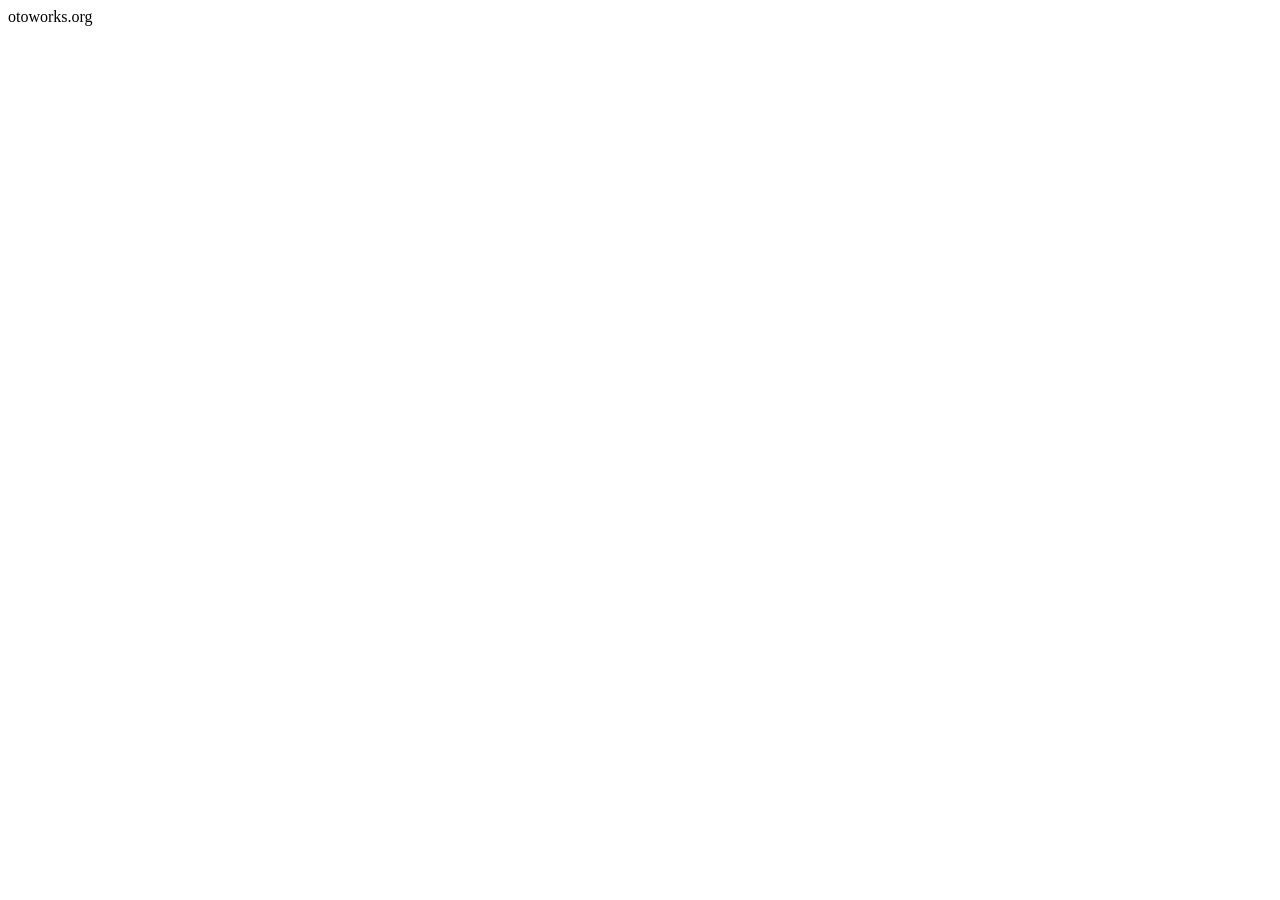
==== index.html @ d03c0d05 "cria a estrutura básica do site" ====
<!DOCTYPE html>
<html lang="pt-br">
<head>
  <meta charset="UTF-8">
  <meta name="viewport" content="width=device-width, initial-scale=1.0">
  <title>otoworks.org</title>
</head>
<body>
  <header>otoworks.org</header>
</body>
</html>
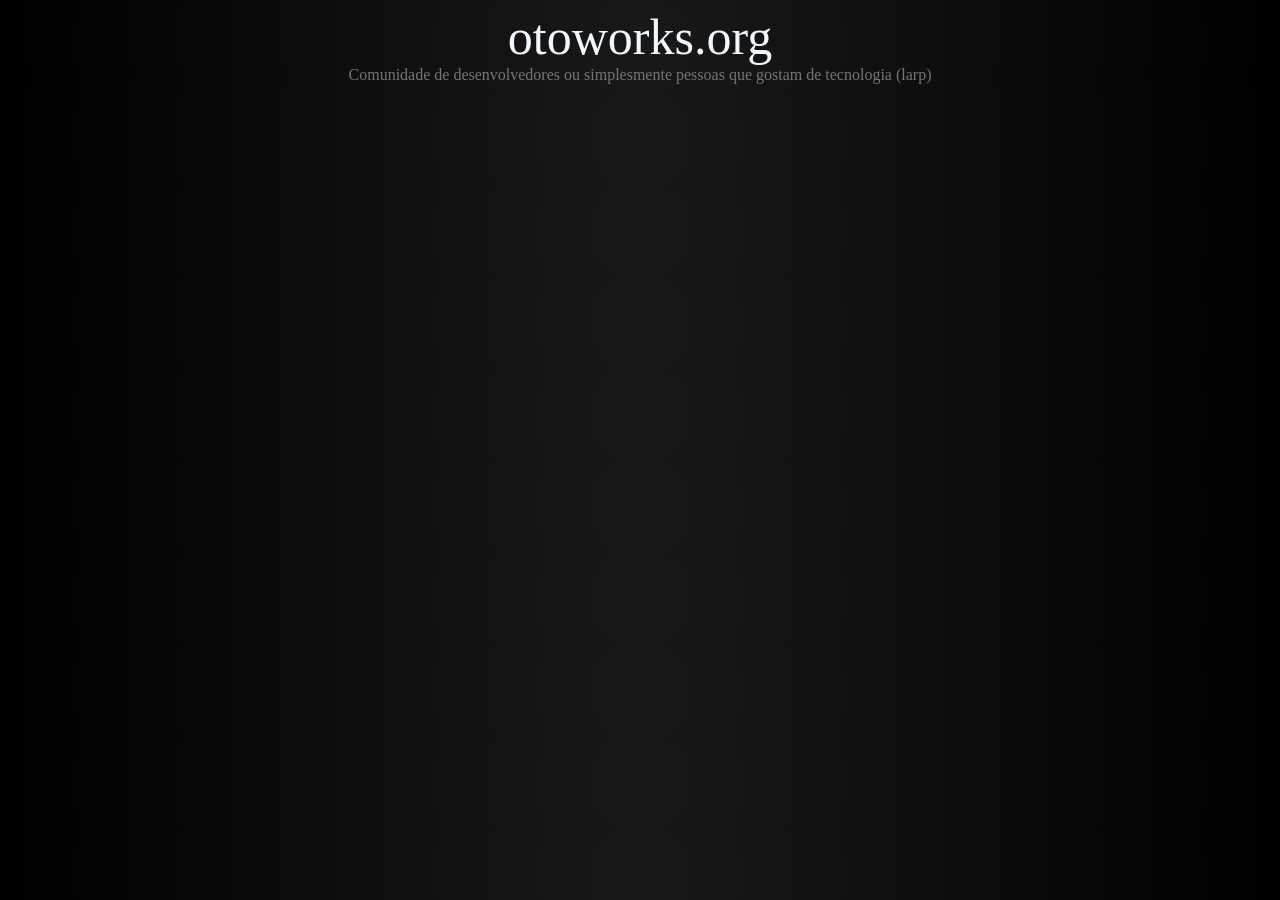
==== commit ed629277: "feat: reconstrução da base do .html e adição do .css" ====
--- a/index.html
+++ b/index.html
@@ -3,9 +3,15 @@
 <head>
   <meta charset="UTF-8">
   <meta name="viewport" content="width=device-width, initial-scale=1.0">
+  <link rel="stylesheet" href="css/startpage.css">
   <title>otoworks.org</title>
 </head>
 <body>
-  <header>otoworks.org</header>
+  <header>
+    otoworks.org
+  </header>
+  <div id="secondhead">
+    Comunidade de desenvolvedores ou simplesmente pessoas que gostam de tecnologia (larp)
+  </div>
 </body>
 </html>
--- a/css/startpage.css
+++ b/css/startpage.css
@@ -0,0 +1,15 @@
+#secondhead {
+    background-image: radial-gradient(circle, rgb(25, 25, 25), black);
+    color: rgb(117, 117, 117);
+    text-align: center;
+}
+
+body {
+    background-image: radial-gradient(circle, rgb(25, 25, 25), black);
+}
+
+header {
+    color: aliceblue;
+    text-align: center;
+    font-size: 50px;
+}
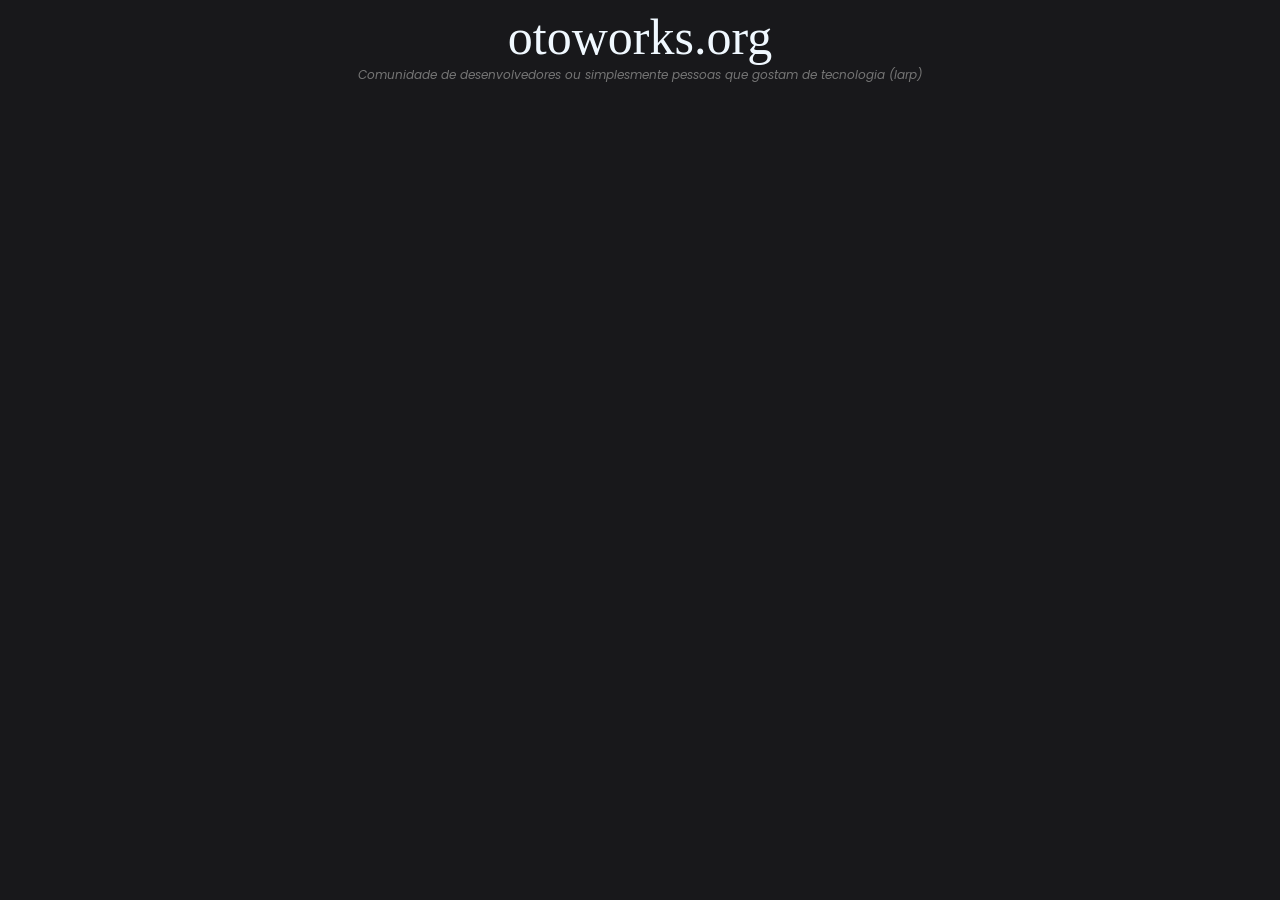
==== commit 38e1ed36: "feat: melhora do .css" ====
--- a/index.html
+++ b/index.html
@@ -5,12 +5,14 @@
   <meta name="viewport" content="width=device-width, initial-scale=1.0">
   <link rel="stylesheet" href="css/startpage.css">
   <title>otoworks.org</title>
+  <link href="https://fonts.googleapis.com/css2?family=Poppins:wght@400;700&display=swap" rel="stylesheet">
 </head>
 <body>
   <header>
     otoworks.org
   </header>
   <div id="secondhead">
+    
     Comunidade de desenvolvedores ou simplesmente pessoas que gostam de tecnologia (larp)
   </div>
 </body>
--- a/css/startpage.css
+++ b/css/startpage.css
@@ -1,15 +1,19 @@
 #secondhead {
-    background-image: radial-gradient(circle, rgb(25, 25, 25), black);
+    background-color: #18181B;
     color: rgb(117, 117, 117);
     text-align: center;
+    font-style: oblique;
+    font-size: 12px;
+    font-family: 'Poppins', sans-serif;
 }
 
 body {
-    background-image: radial-gradient(circle, rgb(25, 25, 25), black);
+    background-color: #18181B;
 }
 
 header {
     color: aliceblue;
     text-align: center;
     font-size: 50px;
+    background-color: #18181B;
 }
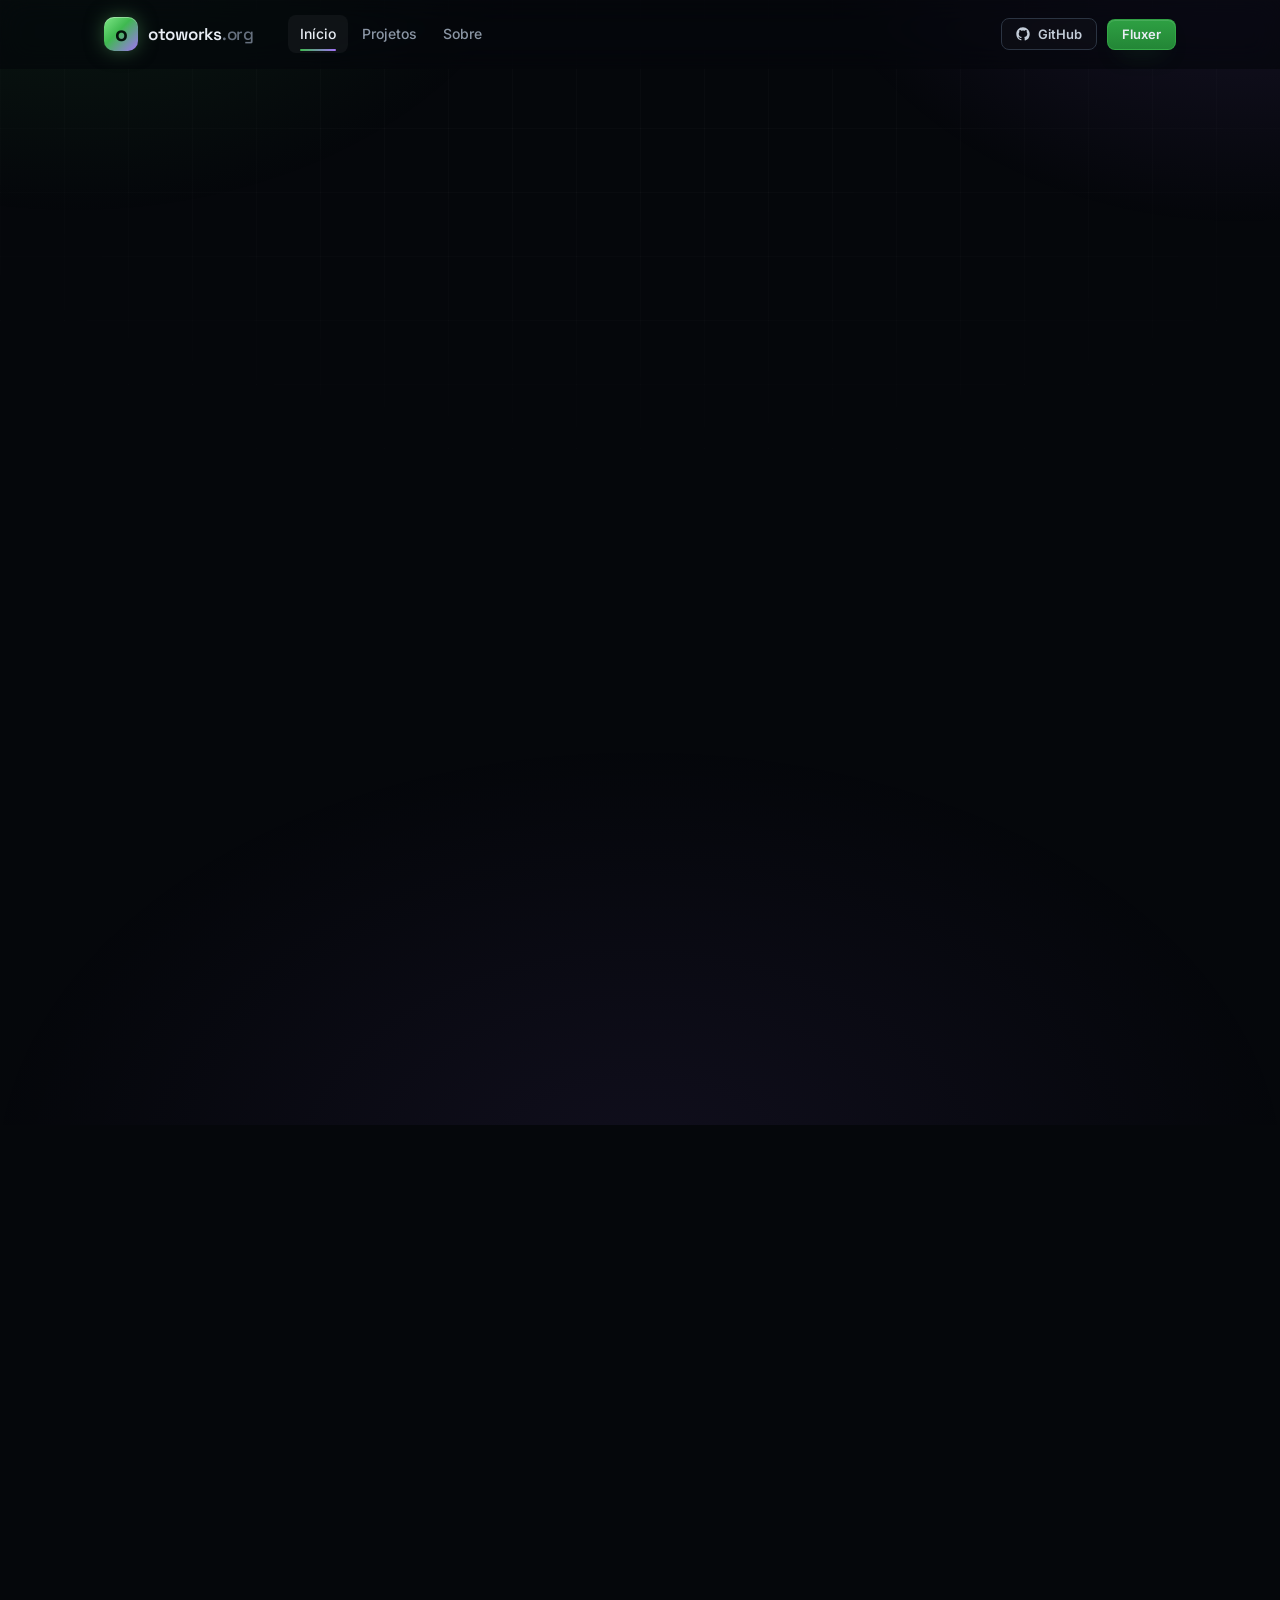
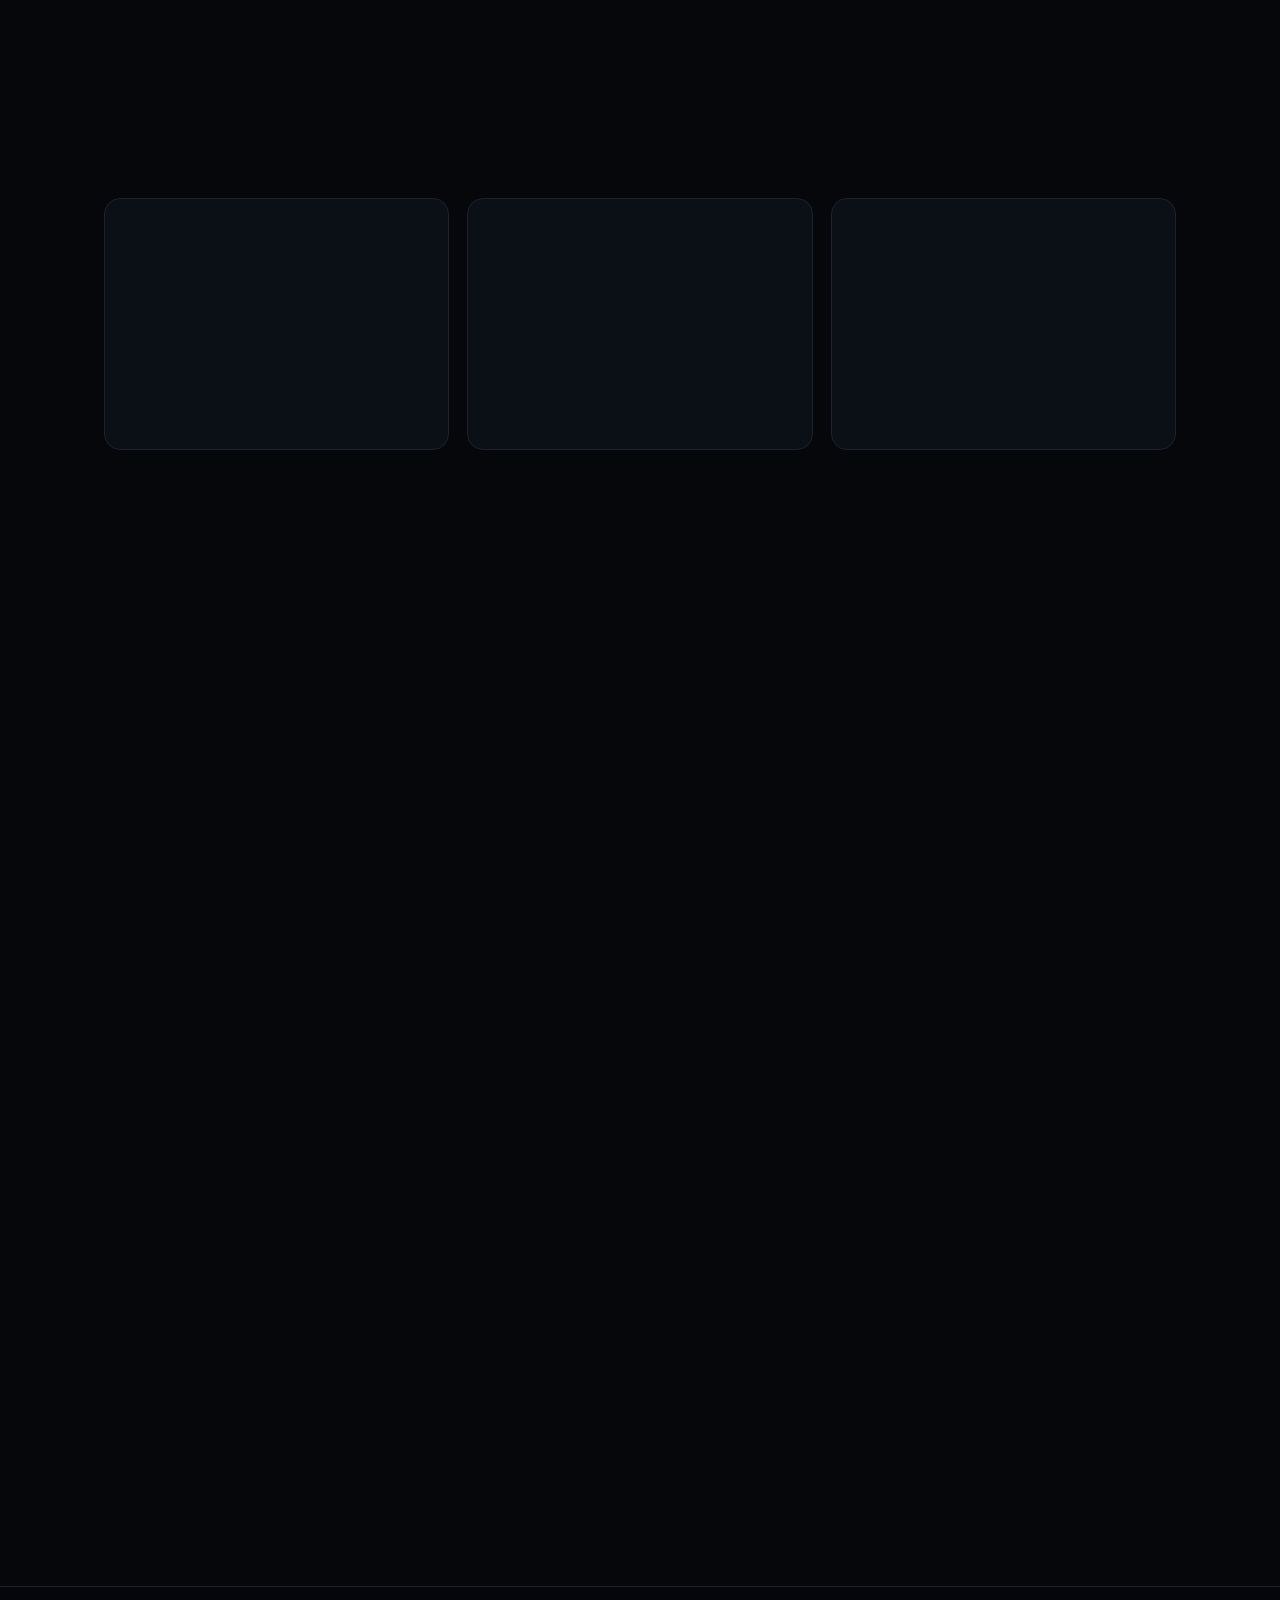
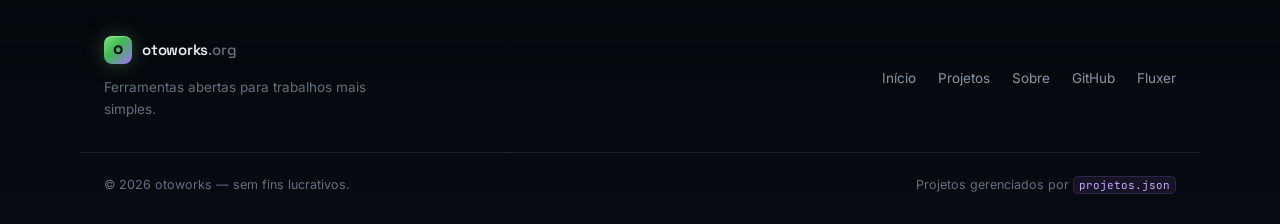
==== commit ab7c74a1: "feat: finalizando..." ====
--- a/index.html
+++ b/index.html
@@ -1,19 +1,284 @@
 <!DOCTYPE html>
-<html lang="pt-br">
+<html lang="pt-BR">
 <head>
   <meta charset="UTF-8">
   <meta name="viewport" content="width=device-width, initial-scale=1.0">
-  <link rel="stylesheet" href="css/startpage.css">
-  <title>otoworks.org</title>
-  <link href="https://fonts.googleapis.com/css2?family=Poppins:wght@400;700&display=swap" rel="stylesheet">
+  <title>otoworks — ferramentas que trabalham por você</title>
+  <meta name="description" content="otoworks é uma comunidade open source que cria programas para facilitar, automatizar e otimizar trabalhos. Sem fins lucrativos.">
+  <meta name="theme-color" content="#05070b">
+  <meta property="og:title" content="otoworks — ferramentas que trabalham por você">
+  <meta property="og:description" content="Comunidade open source que cria programas para facilitar, automatizar e otimizar trabalhos.">
+  <meta property="og:type" content="website">
+  <meta property="og:image" content="assets/otoworks2.png">
+  <link rel="icon" type="image/png" href="assets/favicon.png">
+  <link rel="preconnect" href="https://fonts.googleapis.com">
+  <link rel="preconnect" href="https://fonts.gstatic.com" crossorigin>
+  <link href="https://fonts.googleapis.com/css2?family=Inter:wght@400;500;600;700&family=Space+Grotesk:wght@500;600;700&family=JetBrains+Mono:wght@400;500&display=swap" rel="stylesheet">
+  <link rel="stylesheet" href="css/style.css">
+  <script>document.documentElement.classList.add('js');</script>
 </head>
 <body>
-  <header>
-    otoworks.org
+  <a class="skip-link" href="#conteudo">Pular para o conteúdo</a>
+
+  <header class="site-header" data-header>
+    <nav class="nav container" aria-label="Navegação principal">
+      <a class="brand" href="index.html" aria-label="otoworks — início">
+        <span class="brand__mark" aria-hidden="true">o</span>
+        <span class="brand__name">otoworks<span class="brand__dot">.org</span></span>
+      </a>
+
+      <button class="nav__toggle" type="button" aria-label="Abrir menu" aria-expanded="false" aria-controls="nav-menu" data-nav-toggle>
+        <span></span><span></span><span></span>
+      </button>
+
+      <div class="nav__menu" id="nav-menu" data-nav-menu>
+        <ul class="nav__links">
+          <li><a class="nav__link is-active" href="index.html">Início</a></li>
+          <li><a class="nav__link" href="projetos.html">Projetos</a></li>
+          <li><a class="nav__link" href="#sobre">Sobre</a></li>
+        </ul>
+        <div class="nav__actions">
+          <a class="btn btn--ghost btn--sm" href="https://github.com/otoworks" target="_blank" rel="noopener noreferrer">
+            <svg class="icon" viewBox="0 0 24 24" fill="currentColor" aria-hidden="true"><path d="M12 .5C5.73.5.5 5.73.5 12a11.5 11.5 0 0 0 7.86 10.92c.58.1.79-.25.79-.56v-2c-3.2.7-3.87-1.37-3.87-1.37-.53-1.34-1.29-1.7-1.29-1.7-1.05-.72.08-.7.08-.7 1.16.08 1.77 1.19 1.77 1.19 1.03 1.77 2.7 1.26 3.36.96.1-.75.4-1.26.73-1.55-2.55-.29-5.24-1.28-5.24-5.68 0-1.26.45-2.28 1.19-3.09-.12-.29-.52-1.46.11-3.05 0 0 .96-.31 3.15 1.18a10.9 10.9 0 0 1 5.74 0c2.19-1.49 3.15-1.18 3.15-1.18.63 1.59.23 2.76.11 3.05.74.81 1.19 1.83 1.19 3.09 0 4.41-2.69 5.38-5.25 5.67.41.36.78 1.06.78 2.14v3.17c0 .31.2.67.8.56A11.5 11.5 0 0 0 23.5 12C23.5 5.73 18.27.5 12 .5Z"/></svg>
+            GitHub
+          </a>
+          <a class="btn btn--primary btn--sm" href="https://fluxer.app/" target="_blank" rel="noopener noreferrer">Fluxer</a>
+        </div>
+      </div>
+    </nav>
   </header>
-  <div id="secondhead">
-    
-    Comunidade de desenvolvedores ou simplesmente pessoas que gostam de tecnologia (larp)
-  </div>
+
+  <main id="conteudo">
+    <!-- Hero -->
+    <section class="hero">
+      <div class="container hero__grid">
+        <div class="hero__copy">
+          <span class="eyebrow reveal"><span class="eyebrow__dot"></span>Comunidade open source</span>
+          <h1 class="hero__title reveal" style="--d:60ms">
+            Ferramentas simples para <span class="grad-text">trabalhos complexos.</span>
+          </h1>
+          <p class="hero__lead reveal" style="--d:120ms">
+            A otoworks cria programas para facilitar, automatizar e otimizar o seu dia a dia.
+            Código aberto, sem fins lucrativos e feito por pessoas que gostam de tecnologia.
+          </p>
+          <div class="hero__actions reveal" style="--d:180ms">
+            <a class="btn btn--primary" href="projetos.html">
+              Explorar projetos
+              <svg class="icon" viewBox="0 0 24 24" fill="none" stroke="currentColor" stroke-width="2" stroke-linecap="round" stroke-linejoin="round" aria-hidden="true"><path d="M5 12h14"/><path d="m13 6 6 6-6 6"/></svg>
+            </a>
+            <a class="btn btn--ghost" href="https://fluxer.app/" target="_blank" rel="noopener noreferrer">
+              Entrar no Fluxer
+              <svg class="icon" viewBox="0 0 24 24" fill="none" stroke="currentColor" stroke-width="2" stroke-linecap="round" stroke-linejoin="round" aria-hidden="true"><path d="M7 17 17 7"/><path d="M8 7h9v9"/></svg>
+            </a>
+          </div>
+          <div class="hero__meta reveal" style="--d:240ms">
+            <span>
+              <svg class="icon icon--green" viewBox="0 0 24 24" fill="none" stroke="currentColor" stroke-width="2.4" stroke-linecap="round" stroke-linejoin="round" aria-hidden="true"><path d="m20 6-11 11-5-5"/></svg>
+              100% open source
+            </span>
+            <span>
+              <svg class="icon icon--purple" viewBox="0 0 24 24" fill="none" stroke="currentColor" stroke-width="2" stroke-linecap="round" stroke-linejoin="round" aria-hidden="true"><path d="M12 2v20"/><path d="M2 12h20"/></svg>
+              Sem fins lucrativos
+            </span>
+          </div>
+        </div>
+
+        <div class="hero__visual reveal" style="--d:120ms">
+          <div class="glow glow--green" aria-hidden="true"></div>
+          <div class="glow glow--purple" aria-hidden="true"></div>
+
+          <div class="code-card">
+            <div class="code-card__bar">
+              <span class="dot dot--red" aria-hidden="true"></span>
+              <span class="dot dot--yellow" aria-hidden="true"></span>
+              <span class="dot dot--green" aria-hidden="true"></span>
+              <span class="code-card__title">otoworks — terminal</span>
+            </div>
+            <pre class="code-card__body"><code><span class="c-comment"># inicie um projeto com a gente</span>
+<span class="c-prompt">$</span> otoworks <span class="c-flag">--init</span>
+<span class="c-ok">✓</span> automações prontas
+<span class="c-ok">✓</span> comunidade conectada
+<span class="c-ok">✓</span> código aberto
+<span class="c-prompt">$</span> <span class="c-cursor" aria-hidden="true">▍</span></code></pre>
+          </div>
+
+          <span class="float-chip float-chip--green" aria-hidden="true">● open source</span>
+          <span class="float-chip float-chip--purple" aria-hidden="true">&lt;/&gt; automação</span>
+          <span class="float-chip float-chip--mono" aria-hidden="true">MIT</span>
+        </div>
+      </div>
+    </section>
+
+    <!-- Stats -->
+    <section class="stats-wrap">
+      <div class="container">
+        <div class="stats reveal">
+          <div class="stat">
+            <span class="stat__num"><span data-project-count>—</span></span>
+            <span class="stat__label">projetos publicados</span>
+          </div>
+          <div class="stat">
+            <span class="stat__num"><span data-count="100">0</span><span class="stat__suffix">%</span></span>
+            <span class="stat__label">open source</span>
+          </div>
+          <div class="stat">
+            <span class="stat__num">0<span class="stat__suffix">R$</span></span>
+            <span class="stat__label">fins lucrativos</span>
+          </div>
+          <div class="stat">
+            <span class="stat__num">∞</span>
+            <span class="stat__label">curiosidade</span>
+          </div>
+        </div>
+      </div>
+    </section>
+
+    <!-- O que fazemos -->
+    <section class="section" id="fazemos">
+      <div class="container">
+        <div class="section__head reveal">
+          <span class="eyebrow"><span class="eyebrow__dot eyebrow__dot--purple"></span>O que fazemos</span>
+          <h2 class="section__title">Tecnologia útil, sem complicação.</h2>
+          <p class="section__lead">Três coisas nos movem: resolver problemas reais, compartilhar o código e aprender juntos.</p>
+        </div>
+
+        <div class="feature-grid">
+          <article class="feature-card reveal">
+            <span class="feature-card__icon feature-card__icon--green" aria-hidden="true">
+              <svg viewBox="0 0 24 24" fill="none" stroke="currentColor" stroke-width="1.8" stroke-linecap="round" stroke-linejoin="round"><path d="M13 2 4.5 13.5H11l-1 8.5L19.5 10H13l0-8Z"/></svg>
+            </span>
+            <h3>Automação</h3>
+            <p>Scripts e ferramentas que tiram tarefas repetitivas do seu caminho, para você focar no que importa.</p>
+          </article>
+
+          <article class="feature-card reveal" style="--d:80ms">
+            <span class="feature-card__icon feature-card__icon--purple" aria-hidden="true">
+              <svg viewBox="0 0 24 24" fill="none" stroke="currentColor" stroke-width="1.8" stroke-linecap="round" stroke-linejoin="round"><path d="m8 6-6 6 6 6"/><path d="m16 6 6 6-6 6"/></svg>
+            </span>
+            <h3>Open source</h3>
+            <p>Tudo publicado aberto. Leia, use, modifique e contribua — o conhecimento é de todo mundo.</p>
+          </article>
+
+          <article class="feature-card reveal" style="--d:160ms">
+            <span class="feature-card__icon feature-card__icon--gradient" aria-hidden="true">
+              <svg viewBox="0 0 24 24" fill="none" stroke="currentColor" stroke-width="1.8" stroke-linecap="round" stroke-linejoin="round"><path d="M16 21v-2a4 4 0 0 0-4-4H6a4 4 0 0 0-4 4v2"/><circle cx="9" cy="7" r="4"/><path d="M22 21v-2a4 4 0 0 0-3-3.87"/><path d="M16 3.13a4 4 0 0 1 0 7.75"/></svg>
+            </span>
+            <h3>Comunidade</h3>
+            <p>Um espaço aberto no Fluxer para trocar ideias, tirar dúvidas e construir projetos juntos.</p>
+          </article>
+        </div>
+      </div>
+    </section>
+
+    <!-- Projetos em destaque -->
+    <section class="section section--projects" id="projetos">
+      <div class="container">
+        <div class="section__head section__head--row reveal">
+          <div>
+            <span class="eyebrow"><span class="eyebrow__dot"></span>Em destaque</span>
+            <h2 class="section__title">Projetos recentes</h2>
+          </div>
+          <a class="link-arrow" href="projetos.html">
+            Ver todos
+            <svg class="icon" viewBox="0 0 24 24" fill="none" stroke="currentColor" stroke-width="2" stroke-linecap="round" stroke-linejoin="round" aria-hidden="true"><path d="M5 12h14"/><path d="m13 6 6 6-6 6"/></svg>
+          </a>
+        </div>
+
+        <div class="projects-grid" data-featured-grid aria-live="polite">
+          <div class="skeleton-card" aria-hidden="true"></div>
+          <div class="skeleton-card" aria-hidden="true"></div>
+          <div class="skeleton-card" aria-hidden="true"></div>
+        </div>
+        <noscript>
+          <p class="muted-note">Ative o JavaScript para ver os projetos em destaque ou acesse <a href="projetos.html">a página de projetos</a>.</p>
+        </noscript>
+        <p class="muted-note" data-featured-fallback hidden>
+          Não foi possível carregar <code>projetos.json</code> agora.
+          <a href="projetos.html">Abra a página de projetos</a>.
+        </p>
+      </div>
+    </section>
+
+    <!-- Sobre -->
+    <section class="section" id="sobre">
+      <div class="container about">
+        <div class="about__copy reveal">
+          <span class="eyebrow"><span class="eyebrow__dot eyebrow__dot--purple"></span>Sobre nós</span>
+          <h2 class="section__title">Um time que gosta de resolver problemas.</h2>
+          <p>
+            A otoworks é uma equipe de desenvolvedores que cria programas para facilitar,
+            automatizar ou otimizar trabalhos — sempre sem fins lucrativos.
+          </p>
+          <p>
+            Somos uma comunidade de desenvolvedores ou, simplesmente, de pessoas que gostam
+            de tecnologia. Se você tem uma ideia ou quer contribuir, o Fluxer é o melhor lugar para começar.
+          </p>
+          <ul class="check-list">
+            <li>
+              <svg class="icon icon--green" viewBox="0 0 24 24" fill="none" stroke="currentColor" stroke-width="2.4" stroke-linecap="round" stroke-linejoin="round" aria-hidden="true"><path d="m20 6-11 11-5-5"/></svg>
+              Projetos abertos e gratuitos
+            </li>
+            <li>
+              <svg class="icon icon--purple" viewBox="0 0 24 24" fill="none" stroke="currentColor" stroke-width="2.4" stroke-linecap="round" stroke-linejoin="round" aria-hidden="true"><path d="m20 6-11 11-5-5"/></svg>
+              Feitos para pessoas reais
+            </li>
+            <li>
+              <svg class="icon icon--green" viewBox="0 0 24 24" fill="none" stroke="currentColor" stroke-width="2.4" stroke-linecap="round" stroke-linejoin="round" aria-hidden="true"><path d="m20 6-11 11-5-5"/></svg>
+              Aprendizado em comunidade
+            </li>
+          </ul>
+        </div>
+
+        <div class="about__visual reveal" style="--d:100ms">
+          <div class="logo-frame">
+            <img src="assets/otoworks.png" alt="Identidade visual da otoworks" loading="lazy">
+            <span class="logo-frame__glow" aria-hidden="true"></span>
+          </div>
+        </div>
+      </div>
+    </section>
+
+    <!-- CTA -->
+    <section class="section">
+      <div class="container">
+        <div class="cta reveal">
+          <div class="cta__copy">
+            <h2>Tem uma ideia? A gente constrói junto.</h2>
+            <p>Entre na comunidade, compartilhe um projeto ou só venha conversar sobre tecnologia.</p>
+          </div>
+          <div class="cta__actions">
+            <a class="btn btn--primary" href="https://fluxer.app/" target="_blank" rel="noopener noreferrer">Participar do Fluxer</a>
+            <a class="btn btn--ghost" href="projetos.html">Ver projetos</a>
+          </div>
+        </div>
+      </div>
+    </section>
+  </main>
+
+  <footer class="site-footer">
+    <div class="container footer__inner">
+      <div class="footer__brand">
+        <a class="brand brand--sm" href="index.html">
+          <span class="brand__mark" aria-hidden="true">o</span>
+          <span class="brand__name">otoworks<span class="brand__dot">.org</span></span>
+        </a>
+        <p>Ferramentas abertas para trabalhos mais simples.</p>
+      </div>
+      <nav class="footer__links" aria-label="Links do rodapé">
+        <a href="index.html">Início</a>
+        <a href="projetos.html">Projetos</a>
+        <a href="index.html#sobre">Sobre</a>
+        <a href="https://github.com/otoworks" target="_blank" rel="noopener noreferrer">GitHub</a>
+        <a href="https://fluxer.app/" target="_blank" rel="noopener noreferrer">Fluxer</a>
+      </nav>
+    </div>
+    <div class="container footer__bottom">
+      <span>© <span data-year>2026</span> otoworks — sem fins lucrativos.</span>
+      <span class="footer__hint">Projetos gerenciados por <code>projetos.json</code></span>
+    </div>
+  </footer>
+
+  <script src="js/cards.js" defer></script>
+  <script src="js/main.js" defer></script>
 </body>
-</html>+</html>
--- a/css/style.css
+++ b/css/style.css
@@ -0,0 +1,1591 @@
+/* ==========================================================================
+   otoworks — design system
+   Paleta: preto, verde e roxo · inspiração na elegância do GitHub
+   ========================================================================== */
+
+:root {
+  --bg: #05070b;
+  --surface: #0b0f16;
+  --surface-2: #11161f;
+  --surface-3: #161c27;
+  --border: #1c232e;
+  --border-strong: #2b3442;
+
+  --text: #e8edf4;
+  --text-soft: #c3ccd8;
+  --muted: #8b96a5;
+  --muted-2: #66707e;
+
+  --green: #3fb950;
+  --green-bright: #7ee787;
+  --green-dark: #238636;
+  --purple: #a371f7;
+  --purple-bright: #c9a7ff;
+  --purple-dark: #8957e5;
+
+  --radius-sm: 8px;
+  --radius: 14px;
+  --radius-lg: 20px;
+
+  --font-body: 'Inter', system-ui, -apple-system, 'Segoe UI', sans-serif;
+  --font-display: 'Space Grotesk', 'Inter', system-ui, sans-serif;
+  --font-mono: 'JetBrains Mono', ui-monospace, 'SFMono-Regular', monospace;
+
+  --container: 1120px;
+  --header-h: 68px;
+  --ease: cubic-bezier(.2, .7, .3, 1);
+}
+
+*,
+*::before,
+*::after {
+  box-sizing: border-box;
+}
+
+html {
+  scroll-behavior: smooth;
+  scroll-padding-top: calc(var(--header-h) + 24px);
+}
+
+body {
+  margin: 0;
+  min-height: 100vh;
+  background: var(--bg);
+  color: var(--text);
+  font-family: var(--font-body);
+  font-size: 16px;
+  line-height: 1.65;
+  overflow-x: hidden;
+  -webkit-font-smoothing: antialiased;
+  text-rendering: optimizeLegibility;
+}
+
+/* aurora de fundo */
+body::before {
+  content: '';
+  position: fixed;
+  inset: -25% -15%;
+  z-index: 0;
+  pointer-events: none;
+  background:
+    radial-gradient(42% 38% at 16% 6%, rgba(63, 185, 80, .14), transparent 70%),
+    radial-gradient(40% 42% at 86% 4%, rgba(163, 113, 247, .16), transparent 70%),
+    radial-gradient(55% 45% at 50% 104%, rgba(163, 113, 247, .08), transparent 72%);
+  animation: aurora 24s ease-in-out infinite alternate;
+}
+
+/* grade sutil */
+body::after {
+  content: '';
+  position: fixed;
+  inset: 0;
+  z-index: 0;
+  pointer-events: none;
+  background-image:
+    linear-gradient(rgba(255, 255, 255, .028) 1px, transparent 1px),
+    linear-gradient(90deg, rgba(255, 255, 255, .028) 1px, transparent 1px);
+  background-size: 64px 64px;
+  -webkit-mask-image: radial-gradient(ellipse 85% 62% at 50% 0%, #000 35%, transparent 100%);
+  mask-image: radial-gradient(ellipse 85% 62% at 50% 0%, #000 35%, transparent 100%);
+  opacity: .8;
+}
+
+img {
+  max-width: 100%;
+}
+
+a {
+  color: inherit;
+}
+
+::selection {
+  background: rgba(163, 113, 247, .35);
+  color: #fff;
+}
+
+:focus-visible {
+  outline: 2px solid var(--green);
+  outline-offset: 3px;
+  border-radius: 6px;
+}
+
+::-webkit-scrollbar {
+  width: 12px;
+  height: 12px;
+}
+
+::-webkit-scrollbar-track {
+  background: var(--bg);
+}
+
+::-webkit-scrollbar-thumb {
+  background: #232c39;
+  border: 3px solid var(--bg);
+  border-radius: 8px;
+}
+
+::-webkit-scrollbar-thumb:hover {
+  background: #33404f;
+}
+
+/* camadas acima do fundo */
+.site-header,
+main,
+.site-footer {
+  position: relative;
+  z-index: 1;
+}
+
+.site-header {
+  position: sticky;
+  top: 0;
+  z-index: 50;
+  background: rgba(5, 7, 11, .68);
+  border-bottom: 1px solid transparent;
+  -webkit-backdrop-filter: blur(14px) saturate(140%);
+  backdrop-filter: blur(14px) saturate(140%);
+  transition: background .3s ease, border-color .3s ease, box-shadow .3s ease;
+}
+
+.site-header.is-scrolled {
+  background: rgba(5, 7, 11, .9);
+  border-bottom-color: var(--border);
+  box-shadow: 0 12px 40px -28px #000;
+}
+
+.container {
+  width: 100%;
+  max-width: var(--container);
+  margin-inline: auto;
+  padding-inline: 24px;
+}
+
+/* --------------------------------------------------------------------------
+   Navegação
+   -------------------------------------------------------------------------- */
+
+.nav {
+  position: relative;
+  display: flex;
+  align-items: center;
+  gap: 28px;
+  height: var(--header-h);
+}
+
+.brand {
+  display: inline-flex;
+  align-items: center;
+  gap: 10px;
+  text-decoration: none;
+  color: var(--text);
+  flex: none;
+}
+
+.brand__mark {
+  display: grid;
+  place-items: center;
+  width: 34px;
+  height: 34px;
+  border-radius: 10px;
+  background: linear-gradient(135deg, var(--green-bright), var(--green) 42%, var(--purple) 100%);
+  color: #04120a;
+  font-family: var(--font-display);
+  font-size: 21px;
+  font-weight: 700;
+  line-height: 1;
+  padding-bottom: 2px;
+  box-shadow: 0 0 22px -4px rgba(126, 231, 135, .55), inset 0 1px 0 rgba(255, 255, 255, .35);
+  transition: transform .4s var(--ease), box-shadow .4s var(--ease);
+}
+
+.brand:hover .brand__mark {
+  transform: rotate(-8deg) scale(1.05);
+  box-shadow: 0 0 30px -2px rgba(163, 113, 247, .6), inset 0 1px 0 rgba(255, 255, 255, .4);
+}
+
+.brand__name {
+  font-family: var(--font-display);
+  font-size: 17px;
+  font-weight: 600;
+  letter-spacing: -.015em;
+}
+
+.brand__dot {
+  color: var(--muted-2);
+  font-weight: 500;
+}
+
+.brand--sm .brand__mark {
+  width: 28px;
+  height: 28px;
+  border-radius: 8px;
+  font-size: 17px;
+}
+
+.brand--sm .brand__name {
+  font-size: 15px;
+}
+
+.nav__menu {
+  display: flex;
+  align-items: center;
+  flex: 1;
+  gap: 20px;
+}
+
+.nav__links {
+  display: flex;
+  align-items: center;
+  gap: 2px;
+  margin: 0 0 0 6px;
+  padding: 0;
+  list-style: none;
+}
+
+.nav__link {
+  position: relative;
+  display: inline-block;
+  padding: 7px 12px;
+  border-radius: 8px;
+  color: var(--muted);
+  font-size: 14px;
+  font-weight: 500;
+  text-decoration: none;
+  transition: color .2s ease, background .2s ease;
+}
+
+.nav__link:hover {
+  color: var(--text);
+  background: rgba(255, 255, 255, .04);
+}
+
+.nav__link.is-active {
+  color: var(--text);
+  background: rgba(255, 255, 255, .045);
+}
+
+.nav__link.is-active::after {
+  content: '';
+  position: absolute;
+  left: 12px;
+  right: 12px;
+  bottom: 2px;
+  height: 2px;
+  border-radius: 2px;
+  background: linear-gradient(90deg, var(--green), var(--purple));
+}
+
+.nav__actions {
+  display: flex;
+  align-items: center;
+  gap: 10px;
+  margin-left: auto;
+}
+
+.nav__toggle {
+  display: none;
+  flex-direction: column;
+  justify-content: center;
+  gap: 5px;
+  width: 40px;
+  height: 40px;
+  margin-left: auto;
+  padding: 0 10px;
+  border: 1px solid var(--border-strong);
+  border-radius: 9px;
+  background: rgba(255, 255, 255, .02);
+  cursor: pointer;
+}
+
+.nav__toggle span {
+  display: block;
+  height: 2px;
+  width: 100%;
+  border-radius: 2px;
+  background: var(--text-soft);
+  transition: transform .3s var(--ease), opacity .2s ease;
+}
+
+.nav__toggle.is-active span:nth-child(1) {
+  transform: translateY(7px) rotate(45deg);
+}
+
+.nav__toggle.is-active span:nth-child(2) {
+  opacity: 0;
+}
+
+.nav__toggle.is-active span:nth-child(3) {
+  transform: translateY(-7px) rotate(-45deg);
+}
+
+/* --------------------------------------------------------------------------
+   Botões e links
+   -------------------------------------------------------------------------- */
+
+.btn {
+  position: relative;
+  display: inline-flex;
+  align-items: center;
+  justify-content: center;
+  gap: 8px;
+  padding: 11px 20px;
+  border: 1px solid transparent;
+  border-radius: 10px;
+  color: var(--text);
+  font-family: var(--font-body);
+  font-size: 14px;
+  font-weight: 600;
+  line-height: 1;
+  text-decoration: none;
+  white-space: nowrap;
+  cursor: pointer;
+  overflow: hidden;
+  transition: transform .25s var(--ease), background .25s ease,
+    border-color .25s ease, box-shadow .3s ease, color .25s ease;
+}
+
+.btn .icon {
+  width: 16px;
+  height: 16px;
+}
+
+.btn--primary {
+  background: linear-gradient(180deg, #2ea043, var(--green-dark));
+  border-color: rgba(63, 185, 80, .5);
+  box-shadow: inset 0 1px 0 rgba(255, 255, 255, .12), 0 10px 26px -14px rgba(46, 160, 67, .95);
+}
+
+.btn--primary::before {
+  content: '';
+  position: absolute;
+  top: 0;
+  left: -70%;
+  width: 45%;
+  height: 100%;
+  background: linear-gradient(90deg, transparent, rgba(255, 255, 255, .28), transparent);
+  transform: skewX(-20deg);
+  transition: left .65s var(--ease);
+}
+
+.btn--primary:hover {
+  background: linear-gradient(180deg, #3fb950, #2ea043);
+  transform: translateY(-1px);
+  box-shadow: inset 0 1px 0 rgba(255, 255, 255, .15), 0 0 28px -6px rgba(63, 185, 80, .6);
+}
+
+.btn--primary:hover::before {
+  left: 125%;
+}
+
+.btn--primary:active {
+  transform: translateY(0);
+}
+
+.btn--ghost {
+  background: rgba(255, 255, 255, .02);
+  border-color: var(--border-strong);
+  color: var(--text-soft);
+}
+
+.btn--ghost:hover {
+  color: #fff;
+  border-color: rgba(163, 113, 247, .55);
+  background: rgba(163, 113, 247, .09);
+  transform: translateY(-1px);
+  box-shadow: 0 0 26px -12px rgba(163, 113, 247, .8);
+}
+
+.btn--sm {
+  padding: 8px 14px;
+  font-size: 13px;
+  border-radius: 8px;
+}
+
+.btn--sm .icon {
+  width: 14px;
+  height: 14px;
+}
+
+.link-arrow {
+  display: inline-flex;
+  align-items: center;
+  gap: 6px;
+  color: var(--green-bright);
+  font-size: 14px;
+  font-weight: 600;
+  text-decoration: none;
+  white-space: nowrap;
+  transition: color .2s ease;
+}
+
+.link-arrow .icon {
+  width: 16px;
+  height: 16px;
+  transition: transform .3s var(--ease);
+}
+
+.link-arrow:hover {
+  color: var(--purple-bright);
+}
+
+.link-arrow:hover .icon {
+  transform: translateX(3px);
+}
+
+.icon {
+  width: 16px;
+  height: 16px;
+  flex: none;
+}
+
+.icon--green {
+  color: var(--green);
+}
+
+.icon--purple {
+  color: var(--purple);
+}
+
+code {
+  padding: 1px 5px;
+  border: 1px solid rgba(163, 113, 247, .18);
+  border-radius: 5px;
+  background: rgba(163, 113, 247, .09);
+  color: var(--purple-bright);
+  font-family: var(--font-mono);
+  font-size: .88em;
+}
+
+.skip-link {
+  position: fixed;
+  top: -100px;
+  left: 16px;
+  z-index: 100;
+  padding: 10px 16px;
+  border-radius: 8px;
+  background: var(--green);
+  color: #04120a;
+  font-weight: 700;
+  text-decoration: none;
+  transition: top .2s ease;
+}
+
+.skip-link:focus {
+  top: 12px;
+}
+
+/* --------------------------------------------------------------------------
+   Eyebrow / títulos de seção
+   -------------------------------------------------------------------------- */
+
+.eyebrow {
+  display: inline-flex;
+  align-items: center;
+  gap: 8px;
+  padding: 6px 12px;
+  border: 1px solid var(--border-strong);
+  border-radius: 999px;
+  background: rgba(255, 255, 255, .02);
+  color: var(--text-soft);
+  font-family: var(--font-display);
+  font-size: 11.5px;
+  font-weight: 500;
+  letter-spacing: .07em;
+  text-transform: uppercase;
+}
+
+.eyebrow__dot {
+  width: 6px;
+  height: 6px;
+  border-radius: 50%;
+  background: var(--green);
+  box-shadow: 0 0 10px var(--green);
+  animation: pulse 2.4s ease-in-out infinite;
+}
+
+.eyebrow__dot--purple {
+  background: var(--purple);
+  box-shadow: 0 0 10px var(--purple);
+}
+
+.grad-text {
+  background: linear-gradient(100deg, var(--green-bright) 0%, var(--green) 28%, var(--purple) 68%, var(--purple-bright) 100%);
+  background-size: 200% auto;
+  -webkit-background-clip: text;
+  background-clip: text;
+  color: transparent;
+  animation: gradientShift 9s linear infinite;
+}
+
+/* --------------------------------------------------------------------------
+   Hero
+   -------------------------------------------------------------------------- */
+
+.hero {
+  padding: clamp(56px, 9vw, 104px) 0 clamp(40px, 6vw, 64px);
+}
+
+.hero__grid {
+  display: grid;
+  grid-template-columns: 1.05fr .95fr;
+  gap: clamp(32px, 5vw, 64px);
+  align-items: center;
+}
+
+.hero__title {
+  margin: 22px 0;
+  font-family: var(--font-display);
+  font-size: clamp(2.45rem, 5.4vw, 4rem);
+  font-weight: 700;
+  line-height: 1.06;
+  letter-spacing: -.035em;
+}
+
+.hero__lead {
+  max-width: 34rem;
+  margin: 0 0 30px;
+  color: var(--muted);
+  font-size: clamp(1rem, 1.3vw, 1.08rem);
+}
+
+.hero__actions {
+  display: flex;
+  flex-wrap: wrap;
+  gap: 12px;
+  margin-bottom: 28px;
+}
+
+.hero__meta {
+  display: flex;
+  flex-wrap: wrap;
+  gap: 20px;
+  color: var(--muted-2);
+  font-size: 13px;
+}
+
+.hero__meta span {
+  display: inline-flex;
+  align-items: center;
+  gap: 7px;
+}
+
+.hero__visual {
+  position: relative;
+  display: flex;
+  align-items: center;
+  justify-content: center;
+  min-height: 330px;
+  perspective: 1200px;
+}
+
+.glow {
+  position: absolute;
+  width: 340px;
+  height: 340px;
+  border-radius: 50%;
+  filter: blur(72px);
+  opacity: .32;
+  pointer-events: none;
+}
+
+.glow--green {
+  top: -40px;
+  left: -30px;
+  background: radial-gradient(circle, rgba(63, 185, 80, .85), transparent 70%);
+  animation: float 10s ease-in-out infinite;
+}
+
+.glow--purple {
+  right: -20px;
+  bottom: -50px;
+  background: radial-gradient(circle, rgba(163, 113, 247, .9), transparent 70%);
+  animation: float 12s ease-in-out infinite reverse;
+}
+
+.code-card {
+  position: relative;
+  width: 100%;
+  max-width: 440px;
+  overflow: hidden;
+  border: 1px solid var(--border-strong);
+  border-radius: 16px;
+  background: linear-gradient(160deg, #10151e, #0a0e15 62%);
+  box-shadow: 0 40px 90px -40px #000, inset 0 1px 0 rgba(255, 255, 255, .04);
+  transform: rotateY(-6deg) rotateX(2deg);
+  transition: transform .6s var(--ease), box-shadow .6s var(--ease);
+  animation: floatSlow 9s ease-in-out infinite;
+}
+
+.hero__visual:hover .code-card {
+  transform: rotateY(0deg) rotateX(0deg) translateY(-4px);
+  box-shadow: 0 50px 100px -40px #000, 0 0 50px -20px rgba(163, 113, 247, .45);
+}
+
+.code-card__bar {
+  display: flex;
+  align-items: center;
+  gap: 7px;
+  padding: 12px 16px;
+  border-bottom: 1px solid var(--border);
+  background: rgba(255, 255, 255, .02);
+}
+
+.dot {
+  width: 10px;
+  height: 10px;
+  border-radius: 50%;
+  flex: none;
+}
+
+.dot--red {
+  background: #ff5f57;
+}
+
+.dot--yellow {
+  background: #febc2e;
+}
+
+.dot--green {
+  background: #28c840;
+}
+
+.code-card__title {
+  margin-left: 8px;
+  color: var(--muted-2);
+  font-family: var(--font-mono);
+  font-size: 11px;
+}
+
+.code-card__body {
+  margin: 0;
+  padding: 22px 20px 24px;
+  overflow-x: auto;
+  color: var(--text-soft);
+  font-family: var(--font-mono);
+  font-size: 13px;
+  line-height: 1.95;
+}
+
+.c-comment {
+  color: #5b6675;
+}
+
+.c-prompt {
+  color: var(--green);
+}
+
+.c-flag {
+  color: var(--purple-bright);
+}
+
+.c-ok {
+  color: var(--green-bright);
+}
+
+.c-cursor {
+  display: inline-block;
+  color: var(--green);
+  animation: blink 1.1s steps(1) infinite;
+}
+
+.float-chip {
+  position: absolute;
+  z-index: 2;
+  padding: 8px 14px;
+  border: 1px solid var(--border-strong);
+  border-radius: 999px;
+  background: rgba(11, 15, 22, .9);
+  -webkit-backdrop-filter: blur(8px);
+  backdrop-filter: blur(8px);
+  color: var(--muted);
+  font-family: var(--font-mono);
+  font-size: 11px;
+  box-shadow: 0 12px 30px -14px #000;
+  animation: floatChip 7s ease-in-out infinite;
+  pointer-events: none;
+}
+
+.float-chip--green {
+  top: 4%;
+  right: -3%;
+  color: var(--green-bright);
+  border-color: rgba(63, 185, 80, .35);
+  animation-delay: -1s;
+}
+
+.float-chip--purple {
+  bottom: 12%;
+  left: -5%;
+  color: var(--purple-bright);
+  border-color: rgba(163, 113, 247, .35);
+  animation-delay: -3s;
+}
+
+.float-chip--mono {
+  top: -7%;
+  left: 12%;
+  color: var(--muted);
+  animation-delay: -5s;
+}
+
+/* --------------------------------------------------------------------------
+   Estatísticas
+   -------------------------------------------------------------------------- */
+
+.stats-wrap {
+  padding: 8px 0 24px;
+}
+
+.stats {
+  display: grid;
+  grid-template-columns: repeat(4, 1fr);
+  overflow: hidden;
+  border: 1px solid var(--border);
+  border-radius: 18px;
+  background: linear-gradient(180deg, rgba(22, 27, 34, .55), rgba(11, 15, 22, .5));
+  -webkit-backdrop-filter: blur(6px);
+  backdrop-filter: blur(6px);
+}
+
+.stat {
+  padding: 26px 18px;
+  border-right: 1px solid var(--border);
+  text-align: center;
+}
+
+.stat:last-child {
+  border-right: 0;
+}
+
+.stat__num {
+  display: block;
+  font-family: var(--font-display);
+  font-size: clamp(1.55rem, 2.6vw, 2.1rem);
+  font-weight: 700;
+  line-height: 1.2;
+  letter-spacing: -.02em;
+  background: linear-gradient(120deg, #e8edf4 10%, #9fe8a8 60%, var(--purple-bright));
+  -webkit-background-clip: text;
+  background-clip: text;
+  color: transparent;
+}
+
+.stat__num .stat__suffix {
+  font-size: .62em;
+}
+
+.stat__label {
+  display: block;
+  margin-top: 5px;
+  color: var(--muted-2);
+  font-size: 11px;
+  letter-spacing: .08em;
+  text-transform: uppercase;
+}
+
+/* --------------------------------------------------------------------------
+   Seções
+   -------------------------------------------------------------------------- */
+
+.section {
+  padding: clamp(56px, 8vw, 96px) 0;
+}
+
+.section--tight {
+  padding-top: clamp(24px, 3vw, 40px);
+}
+
+.section__head {
+  max-width: 640px;
+  margin-bottom: 40px;
+}
+
+.section__head--row {
+  display: flex;
+  align-items: flex-end;
+  justify-content: space-between;
+  gap: 24px;
+  max-width: none;
+}
+
+.section__title {
+  margin: 16px 0 12px;
+  font-family: var(--font-display);
+  font-size: clamp(1.8rem, 3.2vw, 2.5rem);
+  font-weight: 700;
+  line-height: 1.15;
+  letter-spacing: -.025em;
+}
+
+.section__lead {
+  margin: 0;
+  color: var(--muted);
+}
+
+.muted-note {
+  margin: 22px 0 0;
+  color: var(--muted-2);
+  font-size: 13.5px;
+}
+
+.muted-note a {
+  color: var(--purple-bright);
+}
+
+/* --------------------------------------------------------------------------
+   Diferenciais
+   -------------------------------------------------------------------------- */
+
+.feature-grid {
+  display: grid;
+  grid-template-columns: repeat(3, minmax(0, 1fr));
+  gap: 18px;
+}
+
+.feature-card {
+  position: relative;
+  padding: 26px;
+  overflow: hidden;
+  border: 1px solid var(--border);
+  border-radius: 16px;
+  background: linear-gradient(180deg, rgba(22, 27, 34, .5), rgba(11, 15, 22, .65));
+  transition: transform .35s var(--ease), border-color .35s ease, box-shadow .35s ease;
+}
+
+.feature-card::before {
+  content: '';
+  position: absolute;
+  inset: 0;
+  background: radial-gradient(420px circle at var(--mx, 50%) var(--my, 0%), rgba(163, 113, 247, .13), transparent 62%);
+  opacity: 0;
+  transition: opacity .35s ease;
+  pointer-events: none;
+}
+
+.feature-card:hover {
+  transform: translateY(-4px);
+  border-color: var(--border-strong);
+  box-shadow: 0 26px 55px -34px rgba(163, 113, 247, .55);
+}
+
+.feature-card:hover::before {
+  opacity: 1;
+}
+
+.feature-card__icon {
+  display: grid;
+  place-items: center;
+  width: 46px;
+  height: 46px;
+  margin-bottom: 18px;
+  border: 1px solid var(--border-strong);
+  border-radius: 12px;
+  background: rgba(63, 185, 80, .1);
+  color: var(--green-bright);
+}
+
+.feature-card__icon svg {
+  width: 22px;
+  height: 22px;
+}
+
+.feature-card__icon--purple {
+  background: rgba(163, 113, 247, .12);
+  color: var(--purple-bright);
+  border-color: rgba(163, 113, 247, .28);
+}
+
+.feature-card__icon--green {
+  border-color: rgba(63, 185, 80, .3);
+}
+
+.feature-card__icon--gradient {
+  background: linear-gradient(135deg, rgba(63, 185, 80, .16), rgba(163, 113, 247, .2));
+  color: var(--text);
+}
+
+.feature-card h3 {
+  margin: 0 0 8px;
+  font-family: var(--font-display);
+  font-size: 1.12rem;
+  letter-spacing: -.01em;
+}
+
+.feature-card p {
+  margin: 0;
+  color: var(--muted);
+  font-size: 14.5px;
+}
+
+/* --------------------------------------------------------------------------
+   Cartões de projeto (compartilhados)
+   -------------------------------------------------------------------------- */
+
+.projects-grid {
+  display: grid;
+  grid-template-columns: repeat(3, minmax(0, 1fr));
+  gap: 18px;
+}
+
+.project-card {
+  --spot: rgba(63, 185, 80, .15);
+  position: relative;
+  display: flex;
+  flex-direction: column;
+  gap: 12px;
+  padding: 22px;
+  overflow: hidden;
+  border: 1px solid var(--border);
+  border-radius: 16px;
+  background: linear-gradient(180deg, rgba(22, 27, 34, .55), rgba(10, 14, 20, .78));
+  color: inherit;
+  text-decoration: none;
+  transition: transform .35s var(--ease), border-color .35s ease, box-shadow .35s ease;
+}
+
+.project-card.accent-purple {
+  --spot: rgba(163, 113, 247, .17);
+}
+
+.project-card::before {
+  content: '';
+  position: absolute;
+  inset: 0;
+  background: radial-gradient(420px circle at var(--mx, 50%) var(--my, 0%), var(--spot), transparent 62%);
+  opacity: 0;
+  transition: opacity .35s ease;
+  pointer-events: none;
+}
+
+.project-card:hover {
+  transform: translateY(-5px);
+  border-color: var(--border-strong);
+  box-shadow: 0 28px 60px -36px rgba(0, 0, 0, .95);
+}
+
+.project-card:hover::before {
+  opacity: 1;
+}
+
+.project-card__top {
+  position: relative;
+  z-index: 1;
+  display: flex;
+  align-items: flex-start;
+  justify-content: space-between;
+  gap: 12px;
+}
+
+.project-card__icon {
+  display: grid;
+  place-items: center;
+  width: 42px;
+  height: 42px;
+  flex: none;
+  overflow: hidden;
+  border: 1px solid var(--border-strong);
+  border-radius: 11px;
+  background: linear-gradient(135deg, rgba(63, 185, 80, .18), rgba(163, 113, 247, .16));
+  font-size: 20px;
+  line-height: 1;
+}
+
+.accent-purple .project-card__icon {
+  background: linear-gradient(135deg, rgba(163, 113, 247, .22), rgba(63, 185, 80, .12));
+}
+
+.project-card__icon img {
+  width: 100%;
+  height: 100%;
+  object-fit: cover;
+}
+
+.status {
+  display: inline-flex;
+  align-items: center;
+  gap: 6px;
+  padding: 4px 9px;
+  border: 1px solid var(--border-strong);
+  border-radius: 999px;
+  font-size: 11px;
+  font-weight: 500;
+  line-height: 1.5;
+  white-space: nowrap;
+}
+
+.status .dot {
+  width: 6px;
+  height: 6px;
+  box-shadow: 0 0 8px currentColor;
+}
+
+.status--active {
+  border-color: rgba(63, 185, 80, .3);
+  background: rgba(63, 185, 80, .08);
+  color: var(--green-bright);
+}
+
+.status--active .dot {
+  animation: pulse 2.2s ease-in-out infinite;
+}
+
+.status--soon {
+  border-color: rgba(163, 113, 247, .3);
+  background: rgba(163, 113, 247, .08);
+  color: var(--purple-bright);
+}
+
+.status--archived {
+  background: rgba(255, 255, 255, .03);
+  color: var(--muted-2);
+}
+
+.project-card h3 {
+  position: relative;
+  z-index: 1;
+  margin: 2px 0 0;
+  font-family: var(--font-display);
+  font-size: 1.1rem;
+  letter-spacing: -.01em;
+}
+
+.project-card p {
+  position: relative;
+  z-index: 1;
+  flex: 1;
+  margin: 0;
+  color: var(--muted);
+  font-size: 14px;
+  line-height: 1.6;
+}
+
+.tags {
+  position: relative;
+  z-index: 1;
+  display: flex;
+  flex-wrap: wrap;
+  gap: 6px;
+}
+
+.tag {
+  padding: 3px 8px;
+  border: 1px solid var(--border);
+  border-radius: 999px;
+  background: rgba(255, 255, 255, .03);
+  color: var(--muted);
+  font-family: var(--font-mono);
+  font-size: 10.5px;
+  line-height: 1.6;
+}
+
+.project-card__footer {
+  position: relative;
+  z-index: 1;
+  display: flex;
+  align-items: center;
+  justify-content: space-between;
+  margin-top: 6px;
+  padding-top: 14px;
+  border-top: 1px solid var(--border);
+  color: var(--text-soft);
+  font-family: var(--font-display);
+  font-size: 12.5px;
+  font-weight: 600;
+  transition: color .25s ease;
+}
+
+.project-card__footer .icon {
+  width: 15px;
+  height: 15px;
+  color: var(--muted);
+  transition: transform .3s var(--ease), color .25s ease;
+}
+
+.project-card:hover .project-card__footer {
+  color: var(--green-bright);
+}
+
+.project-card.accent-purple:hover .project-card__footer {
+  color: var(--purple-bright);
+}
+
+.project-card:hover .project-card__footer .icon {
+  transform: translate(2px, -2px);
+  color: currentColor;
+}
+
+.card-enter {
+  animation: cardIn .55s var(--ease) both;
+  animation-delay: var(--enter-delay, 0ms);
+}
+
+/* skeleton */
+.skeleton-card {
+  position: relative;
+  height: 252px;
+  overflow: hidden;
+  border: 1px solid var(--border);
+  border-radius: 16px;
+  background: var(--surface);
+}
+
+.skeleton-card::after {
+  content: '';
+  position: absolute;
+  inset: 0;
+  transform: translateX(-100%);
+  background: linear-gradient(90deg, transparent, rgba(255, 255, 255, .045), transparent);
+  animation: shimmer 1.6s infinite;
+}
+
+/* --------------------------------------------------------------------------
+   Sobre
+   -------------------------------------------------------------------------- */
+
+.about {
+  display: grid;
+  grid-template-columns: 1.05fr .95fr;
+  gap: clamp(32px, 5vw, 72px);
+  align-items: center;
+}
+
+.about__copy p {
+  margin: 0 0 14px;
+  color: var(--muted);
+}
+
+.check-list {
+  display: grid;
+  gap: 10px;
+  margin: 22px 0 0;
+  padding: 0;
+  list-style: none;
+}
+
+.check-list li {
+  display: flex;
+  align-items: center;
+  gap: 10px;
+  color: var(--text-soft);
+  font-size: 14.5px;
+}
+
+.check-list .icon {
+  width: 17px;
+  height: 17px;
+}
+
+.logo-frame {
+  position: relative;
+  overflow: hidden;
+  padding: 1px;
+  border-radius: 20px;
+  background: linear-gradient(135deg, rgba(63, 185, 80, .7), rgba(163, 113, 247, .75));
+  box-shadow: 0 34px 90px -50px rgba(163, 113, 247, .75);
+}
+
+.logo-frame img {
+  display: block;
+  width: 100%;
+  height: clamp(240px, 26vw, 340px);
+  padding: 36px;
+  border-radius: 19px;
+  background:
+    radial-gradient(circle at 28% 18%, rgba(63, 185, 80, .16), transparent 58%),
+    radial-gradient(circle at 82% 82%, rgba(163, 113, 247, .18), transparent 58%),
+    #080b12;
+  object-fit: contain;
+}
+
+.logo-frame::after {
+  content: '';
+  position: absolute;
+  top: 0;
+  left: -80%;
+  width: 50%;
+  height: 100%;
+  background: linear-gradient(90deg, transparent, rgba(255, 255, 255, .06), transparent);
+  transform: skewX(-18deg);
+  animation: frameSheen 7s ease-in-out infinite;
+  pointer-events: none;
+}
+
+/* --------------------------------------------------------------------------
+   CTA
+   -------------------------------------------------------------------------- */
+
+.cta {
+  position: relative;
+  display: flex;
+  align-items: center;
+  justify-content: space-between;
+  gap: 32px;
+  padding: clamp(28px, 4vw, 48px);
+  overflow: hidden;
+  border: 1px solid var(--border-strong);
+  border-radius: 22px;
+  background: linear-gradient(120deg, rgba(63, 185, 80, .1), rgba(11, 15, 22, .92) 45%, rgba(163, 113, 247, .13));
+}
+
+.cta::before {
+  content: '';
+  position: absolute;
+  top: -120%;
+  right: -10%;
+  width: 420px;
+  height: 420px;
+  border-radius: 50%;
+  background: radial-gradient(circle, rgba(163, 113, 247, .22), transparent 65%);
+  animation: float 14s ease-in-out infinite;
+  pointer-events: none;
+}
+
+.cta__copy,
+.cta__actions {
+  position: relative;
+  z-index: 1;
+}
+
+.cta h2 {
+  margin: 0 0 8px;
+  font-family: var(--font-display);
+  font-size: clamp(1.5rem, 2.6vw, 2rem);
+  line-height: 1.2;
+  letter-spacing: -.025em;
+}
+
+.cta p {
+  max-width: 52ch;
+  margin: 0;
+  color: var(--muted);
+}
+
+.cta__actions {
+  display: flex;
+  flex-wrap: wrap;
+  gap: 12px;
+  flex: none;
+}
+
+/* --------------------------------------------------------------------------
+   Rodapé
+   -------------------------------------------------------------------------- */
+
+.site-footer {
+  margin-top: 20px;
+  padding: 48px 0 28px;
+  border-top: 1px solid var(--border);
+  background: linear-gradient(180deg, transparent, rgba(11, 15, 22, .6));
+}
+
+.footer__inner {
+  display: flex;
+  flex-wrap: wrap;
+  justify-content: space-between;
+  gap: 32px;
+  padding-bottom: 32px;
+}
+
+.footer__brand p {
+  max-width: 32ch;
+  margin: 12px 0 0;
+  color: var(--muted-2);
+  font-size: 13.5px;
+}
+
+.footer__links {
+  display: flex;
+  flex-wrap: wrap;
+  align-items: center;
+  gap: 8px 22px;
+}
+
+.footer__links a {
+  color: var(--muted);
+  font-size: 13.5px;
+  text-decoration: none;
+  transition: color .2s ease;
+}
+
+.footer__links a:hover {
+  color: var(--green-bright);
+}
+
+.footer__bottom {
+  display: flex;
+  flex-wrap: wrap;
+  justify-content: space-between;
+  gap: 16px;
+  padding-top: 22px;
+  border-top: 1px solid var(--border);
+  color: var(--muted-2);
+  font-size: 12.5px;
+}
+
+/* --------------------------------------------------------------------------
+   Animações
+   -------------------------------------------------------------------------- */
+
+.js .reveal {
+  opacity: 0;
+  transform: translateY(18px);
+  transition: opacity .7s var(--ease), transform .7s var(--ease);
+  transition-delay: var(--d, 0ms);
+}
+
+.js .reveal.is-visible {
+  opacity: 1;
+  transform: none;
+}
+
+@keyframes gradientShift {
+  0% { background-position: 0% center; }
+  100% { background-position: 200% center; }
+}
+
+@keyframes aurora {
+  0% { transform: translate3d(-1.5%, -1%, 0) scale(1); }
+  50% { transform: translate3d(1.5%, 1.5%, 0) scale(1.04); }
+  100% { transform: translate3d(-.5%, 2%, 0) scale(1.02); }
+}
+
+@keyframes float {
+  0%, 100% { transform: translateY(0); }
+  50% { transform: translateY(-16px); }
+}
+
+@keyframes floatSlow {
+  0%, 100% { transform: rotateY(-6deg) rotateX(2deg) translateY(0); }
+  50% { transform: rotateY(-6deg) rotateX(2deg) translateY(-8px); }
+}
+
+@keyframes floatChip {
+  0%, 100% { transform: translateY(0); }
+  50% { transform: translateY(-9px); }
+}
+
+@keyframes blink {
+  50% { opacity: 0; }
+}
+
+@keyframes pulse {
+  0%, 100% { opacity: 1; transform: scale(1); }
+  50% { opacity: .45; transform: scale(.82); }
+}
+
+@keyframes shimmer {
+  100% { transform: translateX(100%); }
+}
+
+@keyframes cardIn {
+  from {
+    opacity: 0;
+    transform: translateY(14px) scale(.985);
+  }
+  to {
+    opacity: 1;
+    transform: none;
+  }
+}
+
+@keyframes frameSheen {
+  0%, 55% { left: -80%; }
+  85%, 100% { left: 130%; }
+}
+
+/* --------------------------------------------------------------------------
+   Responsivo
+   -------------------------------------------------------------------------- */
+
+@media (max-width: 980px) {
+  .hero__grid,
+  .about {
+    grid-template-columns: 1fr;
+  }
+
+  .hero__visual {
+    min-height: 360px;
+    margin-top: 8px;
+  }
+
+  .about__visual {
+    order: 2;
+  }
+
+  .feature-grid {
+    grid-template-columns: repeat(2, minmax(0, 1fr));
+  }
+
+  .feature-card:last-child {
+    grid-column: 1 / -1;
+  }
+
+  .projects-grid {
+    grid-template-columns: repeat(2, minmax(0, 1fr));
+  }
+
+  .cta {
+    flex-direction: column;
+    align-items: flex-start;
+  }
+}
+
+@media (max-width: 860px) {
+  .nav__toggle {
+    display: flex;
+  }
+
+  .nav__menu {
+    position: absolute;
+    top: calc(100% + 10px);
+    left: 12px;
+    right: 12px;
+    flex-direction: column;
+    align-items: stretch;
+    gap: 16px;
+    padding: 18px;
+    border: 1px solid var(--border);
+    border-radius: 14px;
+    background: rgba(11, 15, 22, .97);
+    box-shadow: 0 30px 70px -20px #000;
+    opacity: 0;
+    visibility: hidden;
+    transform: translateY(-6px);
+    transition: opacity .25s ease, transform .25s var(--ease), visibility .25s;
+  }
+
+  .nav__menu.is-open {
+    opacity: 1;
+    visibility: visible;
+    transform: none;
+  }
+
+  .nav__links {
+    flex-direction: column;
+    align-items: stretch;
+    gap: 2px;
+    margin: 0;
+  }
+
+  .nav__link {
+    padding: 10px 12px;
+  }
+
+  .nav__link.is-active::after {
+    top: 10px;
+    bottom: 10px;
+    left: 0;
+    right: auto;
+    width: 2px;
+    height: auto;
+    background: linear-gradient(180deg, var(--green), var(--purple));
+  }
+
+  .nav__actions {
+    margin: 0;
+    padding-top: 14px;
+    border-top: 1px solid var(--border);
+  }
+
+  .nav__actions .btn {
+    flex: 1;
+  }
+
+  .stats {
+    grid-template-columns: repeat(2, 1fr);
+  }
+
+  .stat:nth-child(2) {
+    border-right: 0;
+  }
+
+  .stat:nth-child(1),
+  .stat:nth-child(2) {
+    border-bottom: 1px solid var(--border);
+  }
+
+  .section__head--row {
+    flex-direction: column;
+    align-items: flex-start;
+    gap: 12px;
+  }
+}
+
+@media (max-width: 640px) {
+  .container {
+    padding-inline: 20px;
+  }
+
+  .feature-grid,
+  .projects-grid {
+    grid-template-columns: 1fr;
+  }
+
+  .feature-card:last-child {
+    grid-column: auto;
+  }
+
+  .hero__visual {
+    min-height: 300px;
+  }
+
+  .float-chip {
+    display: none;
+  }
+
+  .code-card {
+    transform: none;
+    animation: none;
+  }
+
+  .code-card__body {
+    font-size: 12px;
+  }
+
+  .cta__actions {
+    width: 100%;
+  }
+
+  .cta__actions .btn {
+    flex: 1;
+  }
+
+  .footer__bottom {
+    flex-direction: column;
+    gap: 8px;
+  }
+}
+
+@media (max-width: 420px) {
+  .hero__actions .btn {
+    flex: 1 1 100%;
+  }
+
+  .hero__meta {
+    gap: 12px;
+  }
+
+  .stat {
+    padding: 20px 12px;
+  }
+}
+
+/* Acessibilidade: respeita quem prefere menos movimento */
+@media (prefers-reduced-motion: reduce) {
+  html {
+    scroll-behavior: auto;
+  }
+
+  *,
+  *::before,
+  *::after {
+    animation-duration: .001ms !important;
+    animation-iteration-count: 1 !important;
+    transition-duration: .001ms !important;
+  }
+
+  .js .reveal {
+    opacity: 1;
+    transform: none;
+  }
+}
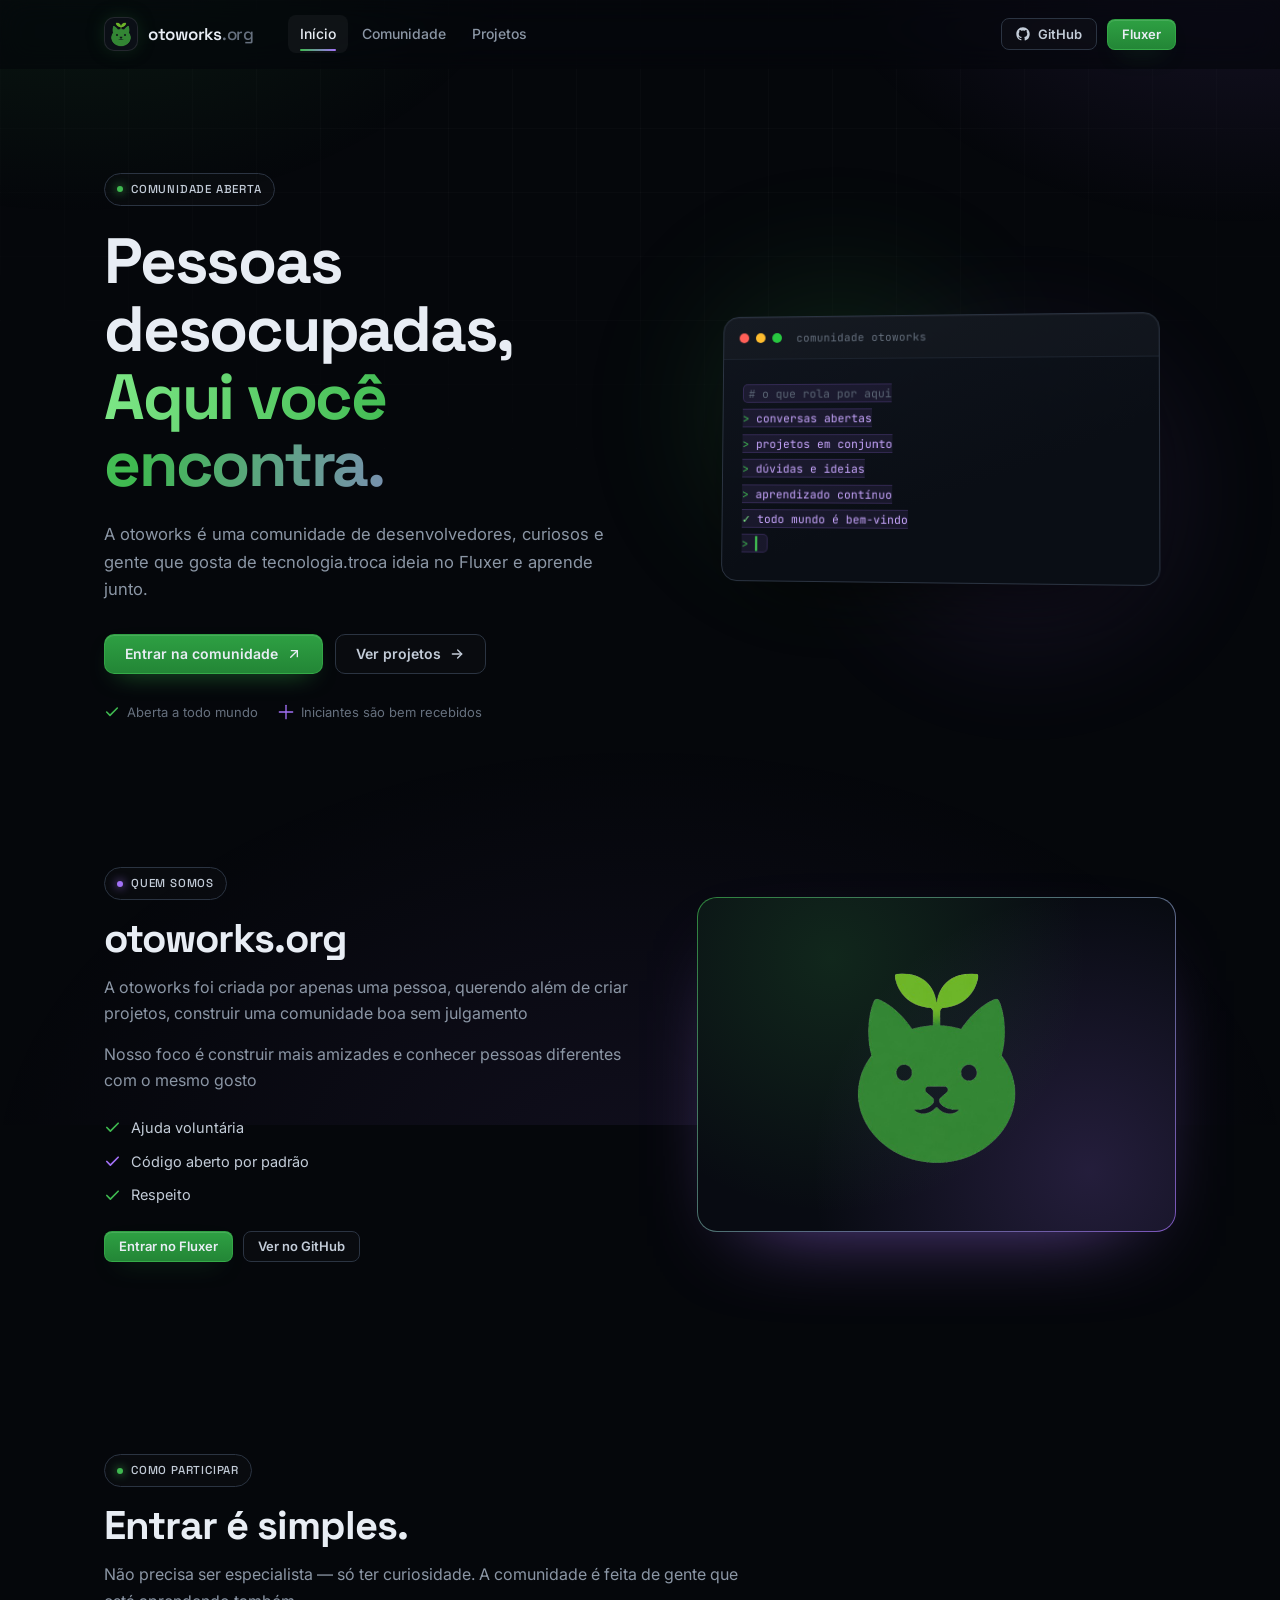
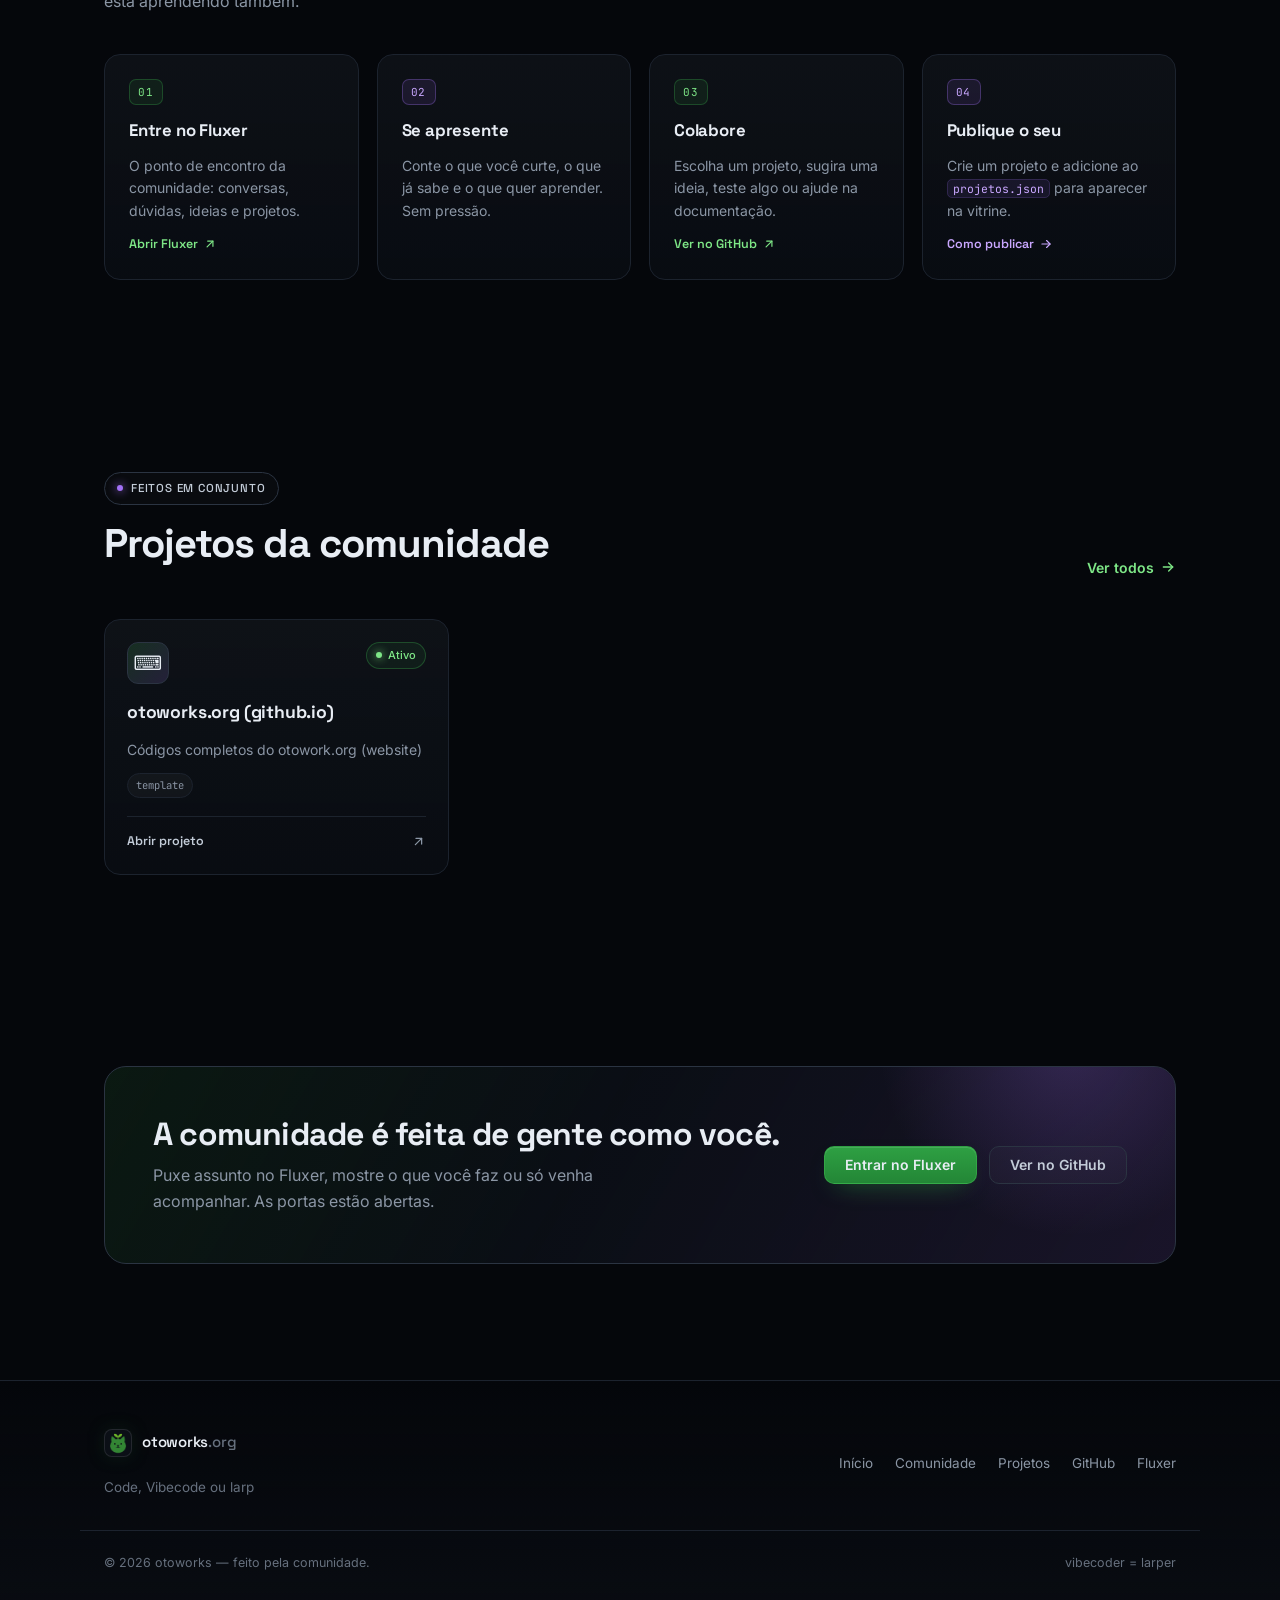
==== commit 4a4fd8ea: "feat: versão final" ====
--- a/index.html
+++ b/index.html
@@ -3,13 +3,17 @@
 <head>
   <meta charset="UTF-8">
   <meta name="viewport" content="width=device-width, initial-scale=1.0">
-  <title>otoworks — ferramentas que trabalham por você</title>
-  <meta name="description" content="otoworks é uma comunidade open source que cria programas para facilitar, automatizar e otimizar trabalhos. Sem fins lucrativos.">
+  <title>otoworks — comunidade open source</title>
+  <meta name="description" content="otoworks é uma comunidade pequena de desenvolvimento que busca ajudar pessoas com dúvidas ou simplesmente só querem conversar">
   <meta name="theme-color" content="#05070b">
-  <meta property="og:title" content="otoworks — ferramentas que trabalham por você">
-  <meta property="og:description" content="Comunidade open source que cria programas para facilitar, automatizar e otimizar trabalhos.">
+  <meta name="color-scheme" content="dark">
+  <meta name="author" content="otoworks">
+  <meta property="og:title" content="otoworks — comunidade">
+  <meta property="og:description" content="Desenvolvimento, dicas e conversas">
   <meta property="og:type" content="website">
-  <meta property="og:image" content="assets/otoworks2.png">
+  <meta property="og:url" content="https://otoworks.org/">
+  <meta property="og:image" content="https://otoworks.org/assets/otoworks2.png">
+  <meta name="twitter:card" content="summary_large_image">
   <link rel="icon" type="image/png" href="assets/favicon.png">
   <link rel="preconnect" href="https://fonts.googleapis.com">
   <link rel="preconnect" href="https://fonts.gstatic.com" crossorigin>
@@ -23,7 +27,7 @@
   <header class="site-header" data-header>
     <nav class="nav container" aria-label="Navegação principal">
       <a class="brand" href="index.html" aria-label="otoworks — início">
-        <span class="brand__mark" aria-hidden="true">o</span>
+        <span class="brand__mark" aria-hidden="true"><img src="assets/favicon.png" alt=""></span>
         <span class="brand__name">otoworks<span class="brand__dot">.org</span></span>
       </a>
 
@@ -34,8 +38,8 @@
       <div class="nav__menu" id="nav-menu" data-nav-menu>
         <ul class="nav__links">
           <li><a class="nav__link is-active" href="index.html">Início</a></li>
+          <li><a class="nav__link" href="#comunidade">Comunidade</a></li>
           <li><a class="nav__link" href="projetos.html">Projetos</a></li>
-          <li><a class="nav__link" href="#sobre">Sobre</a></li>
         </ul>
         <div class="nav__actions">
           <a class="btn btn--ghost btn--sm" href="https://github.com/otoworks" target="_blank" rel="noopener noreferrer">
@@ -53,32 +57,33 @@
     <section class="hero">
       <div class="container hero__grid">
         <div class="hero__copy">
-          <span class="eyebrow reveal"><span class="eyebrow__dot"></span>Comunidade open source</span>
+          <span class="eyebrow reveal"><span class="eyebrow__dot"></span>Comunidade aberta</span>
           <h1 class="hero__title reveal" style="--d:60ms">
-            Ferramentas simples para <span class="grad-text">trabalhos complexos.</span>
+            Pessoas desocupadas, <span class="grad-text">Aqui você encontra.</span>
           </h1>
           <p class="hero__lead reveal" style="--d:120ms">
-            A otoworks cria programas para facilitar, automatizar e otimizar o seu dia a dia.
-            Código aberto, sem fins lucrativos e feito por pessoas que gostam de tecnologia.
+            A otoworks é uma comunidade de desenvolvedores, curiosos e gente que gosta de
+            tecnologia.troca ideia no
+            Fluxer e aprende junto.
           </p>
           <div class="hero__actions reveal" style="--d:180ms">
-            <a class="btn btn--primary" href="projetos.html">
-              Explorar projetos
+            <a class="btn btn--primary" href="https://fluxer.app/" target="_blank" rel="noopener noreferrer">
+              Entrar na comunidade
+              <svg class="icon" viewBox="0 0 24 24" fill="none" stroke="currentColor" stroke-width="2" stroke-linecap="round" stroke-linejoin="round" aria-hidden="true"><path d="M7 17 17 7"/><path d="M8 7h9v9"/></svg>
+            </a>
+            <a class="btn btn--ghost" href="projetos.html">
+              Ver projetos
               <svg class="icon" viewBox="0 0 24 24" fill="none" stroke="currentColor" stroke-width="2" stroke-linecap="round" stroke-linejoin="round" aria-hidden="true"><path d="M5 12h14"/><path d="m13 6 6 6-6 6"/></svg>
-            </a>
-            <a class="btn btn--ghost" href="https://fluxer.app/" target="_blank" rel="noopener noreferrer">
-              Entrar no Fluxer
-              <svg class="icon" viewBox="0 0 24 24" fill="none" stroke="currentColor" stroke-width="2" stroke-linecap="round" stroke-linejoin="round" aria-hidden="true"><path d="M7 17 17 7"/><path d="M8 7h9v9"/></svg>
             </a>
           </div>
           <div class="hero__meta reveal" style="--d:240ms">
             <span>
               <svg class="icon icon--green" viewBox="0 0 24 24" fill="none" stroke="currentColor" stroke-width="2.4" stroke-linecap="round" stroke-linejoin="round" aria-hidden="true"><path d="m20 6-11 11-5-5"/></svg>
-              100% open source
+              Aberta a todo mundo
             </span>
             <span>
               <svg class="icon icon--purple" viewBox="0 0 24 24" fill="none" stroke="currentColor" stroke-width="2" stroke-linecap="round" stroke-linejoin="round" aria-hidden="true"><path d="M12 2v20"/><path d="M2 12h20"/></svg>
-              Sem fins lucrativos
+              Iniciantes são bem recebidos
             </span>
           </div>
         </div>
@@ -92,81 +97,108 @@
               <span class="dot dot--red" aria-hidden="true"></span>
               <span class="dot dot--yellow" aria-hidden="true"></span>
               <span class="dot dot--green" aria-hidden="true"></span>
-              <span class="code-card__title">otoworks — terminal</span>
+              <span class="code-card__title">comunidade otoworks</span>
             </div>
-            <pre class="code-card__body"><code><span class="c-comment"># inicie um projeto com a gente</span>
-<span class="c-prompt">$</span> otoworks <span class="c-flag">--init</span>
-<span class="c-ok">✓</span> automações prontas
-<span class="c-ok">✓</span> comunidade conectada
-<span class="c-ok">✓</span> código aberto
-<span class="c-prompt">$</span> <span class="c-cursor" aria-hidden="true">▍</span></code></pre>
-          </div>
-
-          <span class="float-chip float-chip--green" aria-hidden="true">● open source</span>
-          <span class="float-chip float-chip--purple" aria-hidden="true">&lt;/&gt; automação</span>
-          <span class="float-chip float-chip--mono" aria-hidden="true">MIT</span>
-        </div>
-      </div>
-    </section>
-
-    <!-- Stats -->
-    <section class="stats-wrap">
-      <div class="container">
-        <div class="stats reveal">
-          <div class="stat">
-            <span class="stat__num"><span data-project-count>—</span></span>
-            <span class="stat__label">projetos publicados</span>
-          </div>
-          <div class="stat">
-            <span class="stat__num"><span data-count="100">0</span><span class="stat__suffix">%</span></span>
-            <span class="stat__label">open source</span>
-          </div>
-          <div class="stat">
-            <span class="stat__num">0<span class="stat__suffix">R$</span></span>
-            <span class="stat__label">fins lucrativos</span>
-          </div>
-          <div class="stat">
-            <span class="stat__num">∞</span>
-            <span class="stat__label">curiosidade</span>
-          </div>
-        </div>
-      </div>
-    </section>
-
-    <!-- O que fazemos -->
-    <section class="section" id="fazemos">
+            <pre class="code-card__body"><code><span class="c-comment"># o que rola por aqui</span>
+<span class="c-prompt">&gt;</span> conversas abertas
+<span class="c-prompt">&gt;</span> projetos em conjunto
+<span class="c-prompt">&gt;</span> dúvidas e ideias
+<span class="c-prompt">&gt;</span> aprendizado contínuo
+<span class="c-ok">✓</span> todo mundo é bem-vindo
+<span class="c-prompt">&gt;</span> <span class="c-cursor" aria-hidden="true">▍</span></code></pre>
+          </div>
+        </div>
+      </div>
+    </section>
+
+    <!-- Comunidade -->
+    <section class="section" id="comunidade">
+      <div class="container about">
+        <div class="about__copy reveal">
+          <span class="eyebrow"><span class="eyebrow__dot eyebrow__dot--purple"></span>Quem somos</span>
+          <h2 class="section__title">otoworks.org</h2>
+          <p>
+            A otoworks foi criada por apenas uma pessoa, querendo além de criar projetos, construir uma comunidade boa sem julgamento
+          </p>
+          <p>
+            Nosso foco é construir mais amizades e conhecer pessoas diferentes com o mesmo gosto
+          </p>
+          <ul class="check-list">
+            <li>
+              <svg class="icon icon--green" viewBox="0 0 24 24" fill="none" stroke="currentColor" stroke-width="2.4" stroke-linecap="round" stroke-linejoin="round" aria-hidden="true"><path d="m20 6-11 11-5-5"/></svg>
+              Ajuda voluntária
+            </li>
+            <li>
+              <svg class="icon icon--purple" viewBox="0 0 24 24" fill="none" stroke="currentColor" stroke-width="2.4" stroke-linecap="round" stroke-linejoin="round" aria-hidden="true"><path d="m20 6-11 11-5-5"/></svg>
+              Código aberto por padrão
+            </li>
+            <li>
+              <svg class="icon icon--green" viewBox="0 0 24 24" fill="none" stroke="currentColor" stroke-width="2.4" stroke-linecap="round" stroke-linejoin="round" aria-hidden="true"><path d="m20 6-11 11-5-5"/></svg>
+              Respeito
+            </li>
+          </ul>
+          <div class="about__actions">
+            <a class="btn btn--primary btn--sm" href="https://fluxer.app/" target="_blank" rel="noopener noreferrer">Entrar no Fluxer</a>
+            <a class="btn btn--ghost btn--sm" href="https://github.com/otoworks" target="_blank" rel="noopener noreferrer">Ver no GitHub</a>
+          </div>
+        </div>
+
+        <div class="about__visual reveal" style="--d:100ms">
+          <div class="logo-frame">
+            <img src="assets/favicon.png" alt="Ícone da comunidade otoworks" loading="lazy">
+          </div>
+        </div>
+      </div>
+    </section>
+
+    <!-- Como participar -->
+    <section class="section section--steps" id="participe">
       <div class="container">
         <div class="section__head reveal">
-          <span class="eyebrow"><span class="eyebrow__dot eyebrow__dot--purple"></span>O que fazemos</span>
-          <h2 class="section__title">Tecnologia útil, sem complicação.</h2>
-          <p class="section__lead">Três coisas nos movem: resolver problemas reais, compartilhar o código e aprender juntos.</p>
-        </div>
-
-        <div class="feature-grid">
-          <article class="feature-card reveal">
-            <span class="feature-card__icon feature-card__icon--green" aria-hidden="true">
-              <svg viewBox="0 0 24 24" fill="none" stroke="currentColor" stroke-width="1.8" stroke-linecap="round" stroke-linejoin="round"><path d="M13 2 4.5 13.5H11l-1 8.5L19.5 10H13l0-8Z"/></svg>
-            </span>
-            <h3>Automação</h3>
-            <p>Scripts e ferramentas que tiram tarefas repetitivas do seu caminho, para você focar no que importa.</p>
-          </article>
-
-          <article class="feature-card reveal" style="--d:80ms">
-            <span class="feature-card__icon feature-card__icon--purple" aria-hidden="true">
-              <svg viewBox="0 0 24 24" fill="none" stroke="currentColor" stroke-width="1.8" stroke-linecap="round" stroke-linejoin="round"><path d="m8 6-6 6 6 6"/><path d="m16 6 6 6-6 6"/></svg>
-            </span>
-            <h3>Open source</h3>
-            <p>Tudo publicado aberto. Leia, use, modifique e contribua — o conhecimento é de todo mundo.</p>
-          </article>
-
-          <article class="feature-card reveal" style="--d:160ms">
-            <span class="feature-card__icon feature-card__icon--gradient" aria-hidden="true">
-              <svg viewBox="0 0 24 24" fill="none" stroke="currentColor" stroke-width="1.8" stroke-linecap="round" stroke-linejoin="round"><path d="M16 21v-2a4 4 0 0 0-4-4H6a4 4 0 0 0-4 4v2"/><circle cx="9" cy="7" r="4"/><path d="M22 21v-2a4 4 0 0 0-3-3.87"/><path d="M16 3.13a4 4 0 0 1 0 7.75"/></svg>
-            </span>
-            <h3>Comunidade</h3>
-            <p>Um espaço aberto no Fluxer para trocar ideias, tirar dúvidas e construir projetos juntos.</p>
-          </article>
-        </div>
+          <span class="eyebrow"><span class="eyebrow__dot"></span>Como participar</span>
+          <h2 class="section__title">Entrar é simples.</h2>
+          <p class="section__lead">Não precisa ser especialista — só ter curiosidade. A comunidade é feita de gente que está aprendendo também.</p>
+        </div>
+
+        <div class="steps-grid">
+          <article class="step-card reveal">
+            <span class="step-card__num">01</span>
+            <h3>Entre no Fluxer</h3>
+            <p>O ponto de encontro da comunidade: conversas, dúvidas, ideias e projetos.</p>
+            <a class="step-card__link" href="https://fluxer.app/" target="_blank" rel="noopener noreferrer">
+              Abrir Fluxer
+              <svg class="icon" viewBox="0 0 24 24" fill="none" stroke="currentColor" stroke-width="2" stroke-linecap="round" stroke-linejoin="round" aria-hidden="true"><path d="M7 17 17 7"/><path d="M8 7h9v9"/></svg>
+            </a>
+          </article>
+
+          <article class="step-card reveal" style="--d:80ms">
+            <span class="step-card__num">02</span>
+            <h3>Se apresente</h3>
+            <p>Conte o que você curte, o que já sabe e o que quer aprender. Sem pressão.</p>
+          </article>
+
+          <article class="step-card reveal" style="--d:160ms">
+            <span class="step-card__num">03</span>
+            <h3>Colabore</h3>
+            <p>Escolha um projeto, sugira uma ideia, teste algo ou ajude na documentação.</p>
+            <a class="step-card__link" href="https://github.com/otoworks" target="_blank" rel="noopener noreferrer">
+              Ver no GitHub
+              <svg class="icon" viewBox="0 0 24 24" fill="none" stroke="currentColor" stroke-width="2" stroke-linecap="round" stroke-linejoin="round" aria-hidden="true"><path d="M7 17 17 7"/><path d="M8 7h9v9"/></svg>
+            </a>
+          </article>
+
+          <article class="step-card reveal" style="--d:240ms">
+            <span class="step-card__num">04</span>
+            <h3>Publique o seu</h3>
+            <p>Crie um projeto e adicione ao <code>projetos.json</code> para aparecer na vitrine.</p>
+            <a class="step-card__link" href="projetos.html">
+              Como publicar
+              <svg class="icon" viewBox="0 0 24 24" fill="none" stroke="currentColor" stroke-width="2" stroke-linecap="round" stroke-linejoin="round" aria-hidden="true"><path d="M5 12h14"/><path d="m13 6 6 6-6 6"/></svg>
+            </a>
+          </article>
+        </div>
+
+        
       </div>
     </section>
 
@@ -175,8 +207,8 @@
       <div class="container">
         <div class="section__head section__head--row reveal">
           <div>
-            <span class="eyebrow"><span class="eyebrow__dot"></span>Em destaque</span>
-            <h2 class="section__title">Projetos recentes</h2>
+            <span class="eyebrow"><span class="eyebrow__dot eyebrow__dot--purple"></span>Feitos em conjunto</span>
+            <h2 class="section__title">Projetos da comunidade</h2>
           </div>
           <a class="link-arrow" href="projetos.html">
             Ver todos
@@ -199,56 +231,17 @@
       </div>
     </section>
 
-    <!-- Sobre -->
-    <section class="section" id="sobre">
-      <div class="container about">
-        <div class="about__copy reveal">
-          <span class="eyebrow"><span class="eyebrow__dot eyebrow__dot--purple"></span>Sobre nós</span>
-          <h2 class="section__title">Um time que gosta de resolver problemas.</h2>
-          <p>
-            A otoworks é uma equipe de desenvolvedores que cria programas para facilitar,
-            automatizar ou otimizar trabalhos — sempre sem fins lucrativos.
-          </p>
-          <p>
-            Somos uma comunidade de desenvolvedores ou, simplesmente, de pessoas que gostam
-            de tecnologia. Se você tem uma ideia ou quer contribuir, o Fluxer é o melhor lugar para começar.
-          </p>
-          <ul class="check-list">
-            <li>
-              <svg class="icon icon--green" viewBox="0 0 24 24" fill="none" stroke="currentColor" stroke-width="2.4" stroke-linecap="round" stroke-linejoin="round" aria-hidden="true"><path d="m20 6-11 11-5-5"/></svg>
-              Projetos abertos e gratuitos
-            </li>
-            <li>
-              <svg class="icon icon--purple" viewBox="0 0 24 24" fill="none" stroke="currentColor" stroke-width="2.4" stroke-linecap="round" stroke-linejoin="round" aria-hidden="true"><path d="m20 6-11 11-5-5"/></svg>
-              Feitos para pessoas reais
-            </li>
-            <li>
-              <svg class="icon icon--green" viewBox="0 0 24 24" fill="none" stroke="currentColor" stroke-width="2.4" stroke-linecap="round" stroke-linejoin="round" aria-hidden="true"><path d="m20 6-11 11-5-5"/></svg>
-              Aprendizado em comunidade
-            </li>
-          </ul>
-        </div>
-
-        <div class="about__visual reveal" style="--d:100ms">
-          <div class="logo-frame">
-            <img src="assets/otoworks.png" alt="Identidade visual da otoworks" loading="lazy">
-            <span class="logo-frame__glow" aria-hidden="true"></span>
-          </div>
-        </div>
-      </div>
-    </section>
-
     <!-- CTA -->
     <section class="section">
       <div class="container">
         <div class="cta reveal">
           <div class="cta__copy">
-            <h2>Tem uma ideia? A gente constrói junto.</h2>
-            <p>Entre na comunidade, compartilhe um projeto ou só venha conversar sobre tecnologia.</p>
+            <h2>A comunidade é feita de gente como você.</h2>
+            <p>Puxe assunto no Fluxer, mostre o que você faz ou só venha acompanhar. As portas estão abertas.</p>
           </div>
           <div class="cta__actions">
-            <a class="btn btn--primary" href="https://fluxer.app/" target="_blank" rel="noopener noreferrer">Participar do Fluxer</a>
-            <a class="btn btn--ghost" href="projetos.html">Ver projetos</a>
+            <a class="btn btn--primary" href="https://fluxer.app/" target="_blank" rel="noopener noreferrer">Entrar no Fluxer</a>
+            <a class="btn btn--ghost" href="https://github.com/otoworks" target="_blank" rel="noopener noreferrer">Ver no GitHub</a>
           </div>
         </div>
       </div>
@@ -259,22 +252,22 @@
     <div class="container footer__inner">
       <div class="footer__brand">
         <a class="brand brand--sm" href="index.html">
-          <span class="brand__mark" aria-hidden="true">o</span>
+          <span class="brand__mark" aria-hidden="true"><img src="assets/favicon.png" alt=""></span>
           <span class="brand__name">otoworks<span class="brand__dot">.org</span></span>
         </a>
-        <p>Ferramentas abertas para trabalhos mais simples.</p>
+        <p>Code, Vibecode ou larp</p>
       </div>
       <nav class="footer__links" aria-label="Links do rodapé">
         <a href="index.html">Início</a>
+        <a href="index.html#comunidade">Comunidade</a>
         <a href="projetos.html">Projetos</a>
-        <a href="index.html#sobre">Sobre</a>
         <a href="https://github.com/otoworks" target="_blank" rel="noopener noreferrer">GitHub</a>
         <a href="https://fluxer.app/" target="_blank" rel="noopener noreferrer">Fluxer</a>
       </nav>
     </div>
     <div class="container footer__bottom">
-      <span>© <span data-year>2026</span> otoworks — sem fins lucrativos.</span>
-      <span class="footer__hint">Projetos gerenciados por <code>projetos.json</code></span>
+      <span>© <span data-year>2026</span> otoworks — feito pela comunidade.</span>
+      <span class="footer__hint">vibecoder = larper</span>
     </div>
   </footer>
 
--- a/css/style.css
+++ b/css/style.css
@@ -182,25 +182,29 @@
 }
 
 .brand__mark {
-  display: grid;
-  place-items: center;
+  display: block;
   width: 34px;
   height: 34px;
   border-radius: 10px;
-  background: linear-gradient(135deg, var(--green-bright), var(--green) 42%, var(--purple) 100%);
-  color: #04120a;
-  font-family: var(--font-display);
-  font-size: 21px;
-  font-weight: 700;
-  line-height: 1;
-  padding-bottom: 2px;
-  box-shadow: 0 0 22px -4px rgba(126, 231, 135, .55), inset 0 1px 0 rgba(255, 255, 255, .35);
-  transition: transform .4s var(--ease), box-shadow .4s var(--ease);
+  border: 1px solid rgba(255, 255, 255, .1);
+  background: var(--surface);
+  object-fit: contain;
+  box-shadow: 0 0 22px -8px rgba(63, 185, 80, .55);
+  transition: transform .4s var(--ease), box-shadow .4s var(--ease), border-color .4s ease;
 }
 
 .brand:hover .brand__mark {
-  transform: rotate(-8deg) scale(1.05);
-  box-shadow: 0 0 30px -2px rgba(163, 113, 247, .6), inset 0 1px 0 rgba(255, 255, 255, .4);
+  transform: rotate(-6deg) scale(1.06);
+  border-color: rgba(163, 113, 247, .45);
+  box-shadow: 0 0 26px -6px rgba(163, 113, 247, .6);
+}
+
+.brand__mark img {
+  display: block;
+  width: 100%;
+  height: 100%;
+  border-radius: inherit;
+  object-fit: contain;
 }
 
 .brand__name {
@@ -219,7 +223,6 @@
   width: 28px;
   height: 28px;
   border-radius: 8px;
-  font-size: 17px;
 }
 
 .brand--sm .brand__name {
@@ -522,7 +525,7 @@
    -------------------------------------------------------------------------- */
 
 .hero {
-  padding: clamp(56px, 9vw, 104px) 0 clamp(40px, 6vw, 64px);
+  padding: clamp(56px, 9vw, 104px) 0 clamp(28px, 4vw, 48px);
 }
 
 .hero__grid {
@@ -688,101 +691,6 @@
   animation: blink 1.1s steps(1) infinite;
 }
 
-.float-chip {
-  position: absolute;
-  z-index: 2;
-  padding: 8px 14px;
-  border: 1px solid var(--border-strong);
-  border-radius: 999px;
-  background: rgba(11, 15, 22, .9);
-  -webkit-backdrop-filter: blur(8px);
-  backdrop-filter: blur(8px);
-  color: var(--muted);
-  font-family: var(--font-mono);
-  font-size: 11px;
-  box-shadow: 0 12px 30px -14px #000;
-  animation: floatChip 7s ease-in-out infinite;
-  pointer-events: none;
-}
-
-.float-chip--green {
-  top: 4%;
-  right: -3%;
-  color: var(--green-bright);
-  border-color: rgba(63, 185, 80, .35);
-  animation-delay: -1s;
-}
-
-.float-chip--purple {
-  bottom: 12%;
-  left: -5%;
-  color: var(--purple-bright);
-  border-color: rgba(163, 113, 247, .35);
-  animation-delay: -3s;
-}
-
-.float-chip--mono {
-  top: -7%;
-  left: 12%;
-  color: var(--muted);
-  animation-delay: -5s;
-}
-
-/* --------------------------------------------------------------------------
-   Estatísticas
-   -------------------------------------------------------------------------- */
-
-.stats-wrap {
-  padding: 8px 0 24px;
-}
-
-.stats {
-  display: grid;
-  grid-template-columns: repeat(4, 1fr);
-  overflow: hidden;
-  border: 1px solid var(--border);
-  border-radius: 18px;
-  background: linear-gradient(180deg, rgba(22, 27, 34, .55), rgba(11, 15, 22, .5));
-  -webkit-backdrop-filter: blur(6px);
-  backdrop-filter: blur(6px);
-}
-
-.stat {
-  padding: 26px 18px;
-  border-right: 1px solid var(--border);
-  text-align: center;
-}
-
-.stat:last-child {
-  border-right: 0;
-}
-
-.stat__num {
-  display: block;
-  font-family: var(--font-display);
-  font-size: clamp(1.55rem, 2.6vw, 2.1rem);
-  font-weight: 700;
-  line-height: 1.2;
-  letter-spacing: -.02em;
-  background: linear-gradient(120deg, #e8edf4 10%, #9fe8a8 60%, var(--purple-bright));
-  -webkit-background-clip: text;
-  background-clip: text;
-  color: transparent;
-}
-
-.stat__num .stat__suffix {
-  font-size: .62em;
-}
-
-.stat__label {
-  display: block;
-  margin-top: 5px;
-  color: var(--muted-2);
-  font-size: 11px;
-  letter-spacing: .08em;
-  text-transform: uppercase;
-}
-
 /* --------------------------------------------------------------------------
    Seções
    -------------------------------------------------------------------------- */
@@ -833,18 +741,21 @@
 }
 
 /* --------------------------------------------------------------------------
-   Diferenciais
+   Como participar
    -------------------------------------------------------------------------- */
 
-.feature-grid {
+.steps-grid {
   display: grid;
-  grid-template-columns: repeat(3, minmax(0, 1fr));
+  grid-template-columns: repeat(4, minmax(0, 1fr));
   gap: 18px;
 }
 
-.feature-card {
-  position: relative;
-  padding: 26px;
+.step-card {
+  position: relative;
+  display: flex;
+  flex-direction: column;
+  gap: 10px;
+  padding: 24px;
   overflow: hidden;
   border: 1px solid var(--border);
   border-radius: 16px;
@@ -852,7 +763,7 @@
   transition: transform .35s var(--ease), border-color .35s ease, box-shadow .35s ease;
 }
 
-.feature-card::before {
+.step-card::before {
   content: '';
   position: absolute;
   inset: 0;
@@ -862,59 +773,96 @@
   pointer-events: none;
 }
 
-.feature-card:hover {
+.step-card:hover {
   transform: translateY(-4px);
   border-color: var(--border-strong);
   box-shadow: 0 26px 55px -34px rgba(163, 113, 247, .55);
 }
 
-.feature-card:hover::before {
+.step-card:hover::before {
   opacity: 1;
 }
 
-.feature-card__icon {
-  display: grid;
-  place-items: center;
-  width: 46px;
-  height: 46px;
-  margin-bottom: 18px;
-  border: 1px solid var(--border-strong);
-  border-radius: 12px;
-  background: rgba(63, 185, 80, .1);
+.step-card__num {
+  display: inline-flex;
+  align-items: center;
+  justify-content: center;
+  width: 34px;
+  height: 26px;
+  border: 1px solid rgba(63, 185, 80, .28);
+  border-radius: 7px;
+  background: rgba(63, 185, 80, .09);
   color: var(--green-bright);
-}
-
-.feature-card__icon svg {
-  width: 22px;
-  height: 22px;
-}
-
-.feature-card__icon--purple {
-  background: rgba(163, 113, 247, .12);
+  font-family: var(--font-mono);
+  font-size: 11px;
+  letter-spacing: .08em;
+}
+
+.step-card:nth-child(even) .step-card__num {
+  border-color: rgba(163, 113, 247, .3);
+  background: rgba(163, 113, 247, .1);
   color: var(--purple-bright);
-  border-color: rgba(163, 113, 247, .28);
-}
-
-.feature-card__icon--green {
-  border-color: rgba(63, 185, 80, .3);
-}
-
-.feature-card__icon--gradient {
-  background: linear-gradient(135deg, rgba(63, 185, 80, .16), rgba(163, 113, 247, .2));
-  color: var(--text);
-}
-
-.feature-card h3 {
-  margin: 0 0 8px;
+}
+
+.step-card h3 {
+  margin: 2px 0 0;
   font-family: var(--font-display);
-  font-size: 1.12rem;
+  font-size: 1.05rem;
   letter-spacing: -.01em;
 }
 
-.feature-card p {
+.step-card p {
+  flex: 1;
   margin: 0;
   color: var(--muted);
-  font-size: 14.5px;
+  font-size: 14px;
+  line-height: 1.6;
+}
+
+.step-card code {
+  font-size: .82em;
+}
+
+.step-card__link {
+  display: inline-flex;
+  align-items: center;
+  gap: 5px;
+  width: fit-content;
+  margin-top: 2px;
+  color: var(--green-bright);
+  font-family: var(--font-display);
+  font-size: 12.5px;
+  font-weight: 600;
+  text-decoration: none;
+  transition: color .2s ease;
+}
+
+.step-card__link .icon {
+  width: 14px;
+  height: 14px;
+  transition: transform .3s var(--ease);
+}
+
+.step-card__link:hover {
+  color: var(--purple-bright);
+}
+
+.step-card__link:hover .icon {
+  transform: translate(2px, -2px);
+}
+
+.step-card:nth-child(even) .step-card__link {
+  color: var(--purple-bright);
+}
+
+.step-card:nth-child(even) .step-card__link:hover {
+  color: var(--green-bright);
+}
+
+.steps-note {
+  margin: 22px 0 0;
+  color: var(--muted-2);
+  font-size: 13px;
 }
 
 /* --------------------------------------------------------------------------
@@ -1016,6 +964,7 @@
 .status .dot {
   width: 6px;
   height: 6px;
+  background: currentColor;
   box-shadow: 0 0 8px currentColor;
 }
 
@@ -1173,6 +1122,13 @@
 .check-list .icon {
   width: 17px;
   height: 17px;
+}
+
+.about__actions {
+  display: flex;
+  flex-wrap: wrap;
+  gap: 10px;
+  margin-top: 24px;
 }
 
 .logo-frame {
@@ -1359,11 +1315,6 @@
   50% { transform: rotateY(-6deg) rotateX(2deg) translateY(-8px); }
 }
 
-@keyframes floatChip {
-  0%, 100% { transform: translateY(0); }
-  50% { transform: translateY(-9px); }
-}
-
 @keyframes blink {
   50% { opacity: 0; }
 }
@@ -1412,12 +1363,8 @@
     order: 2;
   }
 
-  .feature-grid {
+  .steps-grid {
     grid-template-columns: repeat(2, minmax(0, 1fr));
-  }
-
-  .feature-card:last-child {
-    grid-column: 1 / -1;
   }
 
   .projects-grid {
@@ -1491,19 +1438,6 @@
     flex: 1;
   }
 
-  .stats {
-    grid-template-columns: repeat(2, 1fr);
-  }
-
-  .stat:nth-child(2) {
-    border-right: 0;
-  }
-
-  .stat:nth-child(1),
-  .stat:nth-child(2) {
-    border-bottom: 1px solid var(--border);
-  }
-
   .section__head--row {
     flex-direction: column;
     align-items: flex-start;
@@ -1516,21 +1450,13 @@
     padding-inline: 20px;
   }
 
-  .feature-grid,
+  .steps-grid,
   .projects-grid {
     grid-template-columns: 1fr;
   }
 
-  .feature-card:last-child {
-    grid-column: auto;
-  }
-
   .hero__visual {
     min-height: 300px;
-  }
-
-  .float-chip {
-    display: none;
   }
 
   .code-card {
